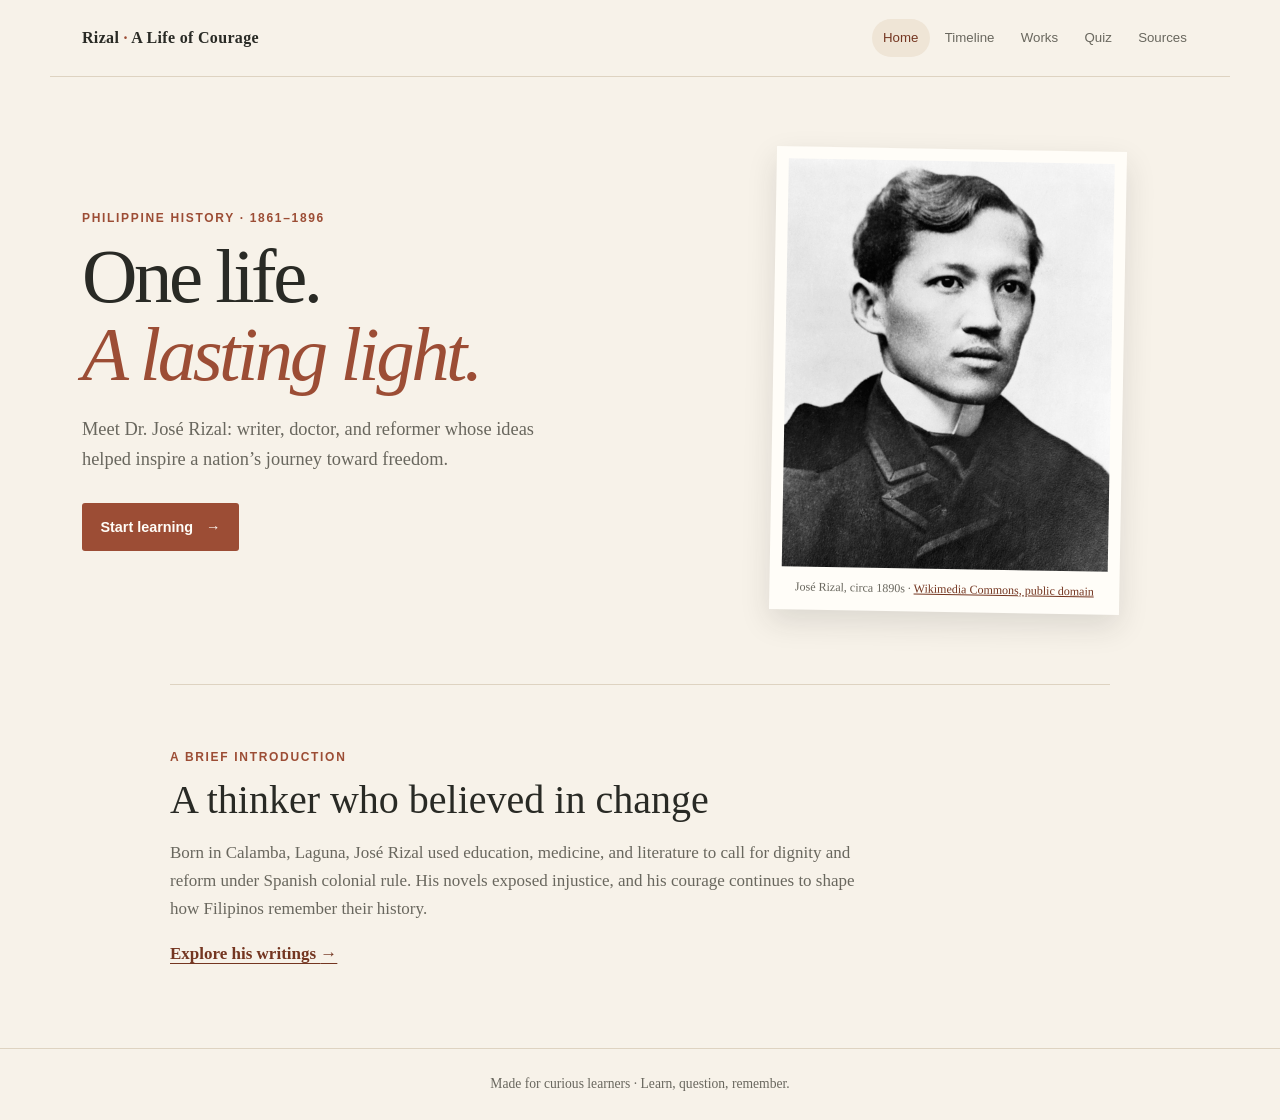
==== pages/index.html @ 9e0dd412 "updated 1.1" ====
<!DOCTYPE html>
<html lang="en">
<head>
  <meta charset="UTF-8">
  <meta name="viewport" content="width=device-width, initial-scale=1">
  <meta name="description" content="An introduction to the life and works of Dr. José Rizal, Philippine national hero.">
  <title>José Rizal | A Life of Courage</title>
  <link rel="stylesheet" href="../css/style.css">
</head>
<body>
  <!-- The same navigation appears on every page. -->
  <header class="site-header">
    <a class="brand" href="index.html">Rizal <span>·</span> A Life of Courage</a>
    <nav class="site-nav" aria-label="Main navigation">
      <a href="index.html" aria-current="page">Home</a>
      <a href="timeline.html">Timeline</a>
      <a href="works.html">Works</a>
      <a href="quiz.html">Quiz</a>
      <a href="sources.html">Sources</a>
    </nav>
  </header>

  <!-- Homepage introduction and featured links. -->
  <main>
    <section class="hero">
      <div class="hero-copy">
        <p class="eyebrow">Philippine history · 1861–1896</p>
        <h1>One life.<br><em>A lasting light.</em></h1>
        <p class="hero-intro">Meet Dr. José Rizal: writer, doctor, and reformer whose ideas helped inspire a nation’s journey toward freedom.</p>
        <a class="button" href="timeline.html">Start learning <span aria-hidden="true">→</span></a>
      </div>
      <figure class="hero-portrait">
        <img src="../images/jose-rizal.jpg" alt="Black-and-white portrait of José Rizal, circa the 1890s">
        <figcaption>José Rizal, circa 1890s · <a href="https://commons.wikimedia.org/wiki/File:Jose_Rizal_full.jpg">Wikimedia Commons, public domain</a></figcaption>
      </figure>
    </section>

    <section class="intro-section content-width">
      <p class="eyebrow">A brief introduction</p>
      <h2>A thinker who believed in change</h2>
      <p>Born in Calamba, Laguna, José Rizal used education, medicine, and literature to call for dignity and reform under Spanish colonial rule. His novels exposed injustice, and his courage continues to shape how Filipinos remember their history.</p>
      <a class="text-link" href="works.html">Explore his writings <span aria-hidden="true">→</span></a>
    </section>
  </main>

  <!-- Keep the footer consistent throughout the site. -->
  <footer class="site-footer">
    <p>Made for curious learners · Learn, question, remember.</p>
  </footer>
</body>
</html>
---- css/style.css ----
/* A shared, responsive visual style for every page. */
:root {
  color-scheme: light;
  --paper: #f7f2e9;
  --paper-deep: #efe5d6;
  --ink: #292a25;
  --muted: #69675e;
  --rust: #9c4d35;
  --rust-dark: #743621;
  --olive: #65704f;
  --line: #ded3c1;
  --white: #fffdf8;
  font-family: Georgia, "Times New Roman", serif;
}

* { box-sizing: border-box; }
[hidden] { display: none !important; }

body {
  margin: 0;
  background: var(--paper);
  color: var(--ink);
  font-size: 17px;
  line-height: 1.65;
}

a { color: inherit; }

.site-header {
  display: flex;
  align-items: center;
  justify-content: space-between;
  gap: 1.5rem;
  max-width: 1180px;
  margin: 0 auto;
  padding: 1.2rem 2rem;
  border-bottom: 1px solid var(--line);
}

.brand {
  color: var(--ink);
  font-size: 1rem;
  font-weight: bold;
  letter-spacing: .02em;
  text-decoration: none;
  white-space: nowrap;
}

.brand span { color: var(--rust); }

.site-nav {
  display: flex;
  flex-wrap: wrap;
  gap: .25rem;
  font-family: Arial, Helvetica, sans-serif;
  font-size: .83rem;
}

.site-nav a {
  padding: .5rem .7rem;
  color: var(--muted);
  text-decoration: none;
  border-radius: 2rem;
}

.site-nav a:hover,
.site-nav a[aria-current="page"] {
  background: var(--paper-deep);
  color: var(--rust-dark);
}

.content-width { width: min(100% - 3rem, 940px); margin-inline: auto; }

.hero {
  display: grid;
  grid-template-columns: 1.05fr .95fr;
  align-items: center;
  gap: 4rem;
  max-width: 1180px;
  min-height: 530px;
  margin: 0 auto;
  padding: 4.5rem 2rem;
}

.hero-copy { max-width: 560px; }
.eyebrow {
  margin: 0 0 .7rem;
  color: var(--rust);
  font: 700 .75rem/1.4 Arial, Helvetica, sans-serif;
  letter-spacing: .14em;
  text-transform: uppercase;
}

h1, h2, h3, p { margin-top: 0; }
h1 {
  margin-bottom: 1.2rem;
  font-size: clamp(2.6rem, 6vw, 5rem);
  font-weight: 500;
  letter-spacing: -.045em;
  line-height: 1.02;
}

h1 em { color: var(--rust); font-weight: 400; }
.hero-intro { max-width: 460px; margin-bottom: 1.8rem; color: var(--muted); font-size: 1.15rem; }

.button {
  display: inline-flex;
  align-items: center;
  gap: .8rem;
  min-height: 48px;
  padding: .75rem 1.15rem;
  border: 0;
  border-radius: 3px;
  background: var(--rust);
  color: var(--white);
  font: 700 .9rem Arial, Helvetica, sans-serif;
  text-decoration: none;
  cursor: pointer;
  transition: background .2s ease, transform .2s ease;
}

.button:hover { background: var(--rust-dark); transform: translateY(-1px); }
.button:focus-visible, a:focus-visible, button:focus-visible { outline: 3px solid var(--olive); outline-offset: 3px; }
.button-secondary { background: var(--olive); }
.button-secondary:hover { background: #4c573a; }

.hero-portrait {
  width: min(100%, 350px);
  justify-self: center;
  margin: 0;
  padding: .75rem .75rem .9rem;
  background: var(--white);
  box-shadow: 0 12px 30px rgba(41, 42, 37, .13);
  transform: rotate(1deg);
}

.hero-portrait img {
  display: block;
  width: 100%;
  aspect-ratio: 4 / 5;
  object-fit: cover;
  object-position: center 24%;
}

.hero-portrait figcaption {
  padding-top: .75rem;
  color: var(--muted);
  font-size: .75rem;
  line-height: 1.4;
  text-align: center;
}

.hero-portrait figcaption a { color: var(--rust-dark); }

.intro-section {
  padding: 4rem 0 5rem;
  border-top: 1px solid var(--line);
}
.intro-section h2 { max-width: 550px; margin-bottom: 1rem; font-size: clamp(1.7rem, 4vw, 2.5rem); font-weight: 500; line-height: 1.15; }
.intro-section > p:not(.eyebrow) { max-width: 700px; color: var(--muted); }
.text-link { color: var(--rust-dark); font-weight: bold; text-decoration-thickness: 1px; text-underline-offset: 4px; }

.page-main { min-height: calc(100vh - 150px); padding-top: 4.5rem; padding-bottom: 5rem; }
.page-heading { max-width: 680px; margin-bottom: 3.2rem; }
.page-heading h1 { font-size: clamp(2.4rem, 5vw, 3.8rem); }
.page-heading > p:last-child { color: var(--muted); font-size: 1.08rem; }

.timeline { position: relative; margin: 0; padding: 0 0 0 2rem; list-style: none; }
.timeline::before { position: absolute; top: .7rem; bottom: .7rem; left: .38rem; width: 1px; background: var(--line); content: ""; }
.timeline-item { position: relative; display: grid; grid-template-columns: 130px 1fr; gap: 1rem; padding: 0 0 2.6rem; }
.timeline-item::before { position: absolute; top: .5rem; left: -2rem; width: 11px; height: 11px; border: 2px solid var(--paper); border-radius: 50%; background: var(--rust); box-shadow: 0 0 0 1px var(--rust); content: ""; }
.timeline-year { color: var(--rust-dark); font: 700 .82rem Arial, Helvetica, sans-serif; letter-spacing: .04em; }
.timeline-item h2 { margin: -.25rem 0 .4rem; font-size: 1.35rem; font-weight: 500; }
.timeline-item p { max-width: 620px; margin: 0; color: var(--muted); }
.timeline-photo { max-width: 250px; margin: 1rem 0 0; padding: .5rem; background: var(--white); box-shadow: 0 5px 16px rgba(41, 42, 37, .1); }
.timeline-photo img { display: block; width: 100%; aspect-ratio: 4 / 3; object-fit: cover; object-position: center 24%; }
.timeline-photo figcaption, .detail-photo figcaption { padding-top: .5rem; color: var(--muted); font-size: .73rem; line-height: 1.45; }
.timeline-photo a, .detail-photo a, .work-image a { color: var(--rust-dark); }

.section-nav {
  display: flex;
  flex-wrap: wrap;
  gap: .55rem;
  margin: -1.2rem 0 2.8rem;
  font: .82rem Arial, Helvetica, sans-serif;
}

.section-nav a {
  padding: .45rem .7rem;
  border: 1px solid var(--line);
  border-radius: 2rem;
  color: var(--rust-dark);
  text-decoration: none;
}

.section-nav a:hover { background: var(--paper-deep); }
.life-details { display: grid; gap: 1rem; margin-top: 1.2rem; }
.detail-card { padding: clamp(1.3rem, 4vw, 2rem); border: 1px solid var(--line); background: rgba(255, 253, 248, .62); scroll-margin-top: 1rem; }
.detail-card h2 { margin-bottom: .85rem; font-size: 1.7rem; font-weight: 500; line-height: 1.2; }
.detail-card > p:not(.eyebrow) { max-width: 760px; color: var(--muted); }
.detail-card > p:last-child { margin-bottom: 0; }
.people-grid { display: grid; grid-template-columns: repeat(2, 1fr); gap: 1rem 1.5rem; }
.people-grid h3 { margin: 0 0 .25rem; color: var(--rust-dark); font-size: 1rem; font-weight: 700; }
.people-grid p { margin: 0; color: var(--muted); font-size: .95rem; }
.family-parents, .uncle-grid { display: grid; grid-template-columns: repeat(2, minmax(0, 1fr)); gap: 1rem; }
.family-origins { margin: 0 0 1.25rem; padding: 1rem; border-left: 3px solid var(--olive); background: rgba(255, 253, 248, .75); }
.family-origins h3 { margin: 0 0 .35rem; color: var(--rust-dark); font-size: 1rem; font-weight: 500; }
.family-origins p { margin: 0; color: var(--muted); font-size: .9rem; }
.family-card { display: flex; align-items: flex-start; gap: 1rem; padding: 1rem; border: 1px solid var(--line); background: var(--white); }
.family-card h3 { margin: 0 0 .4rem; color: var(--rust-dark); font-size: 1.15rem; font-weight: 500; }
.family-card p:not(.family-role):not(.portrait-note) { margin: 0; color: var(--muted); font-size: .9rem; }
.family-role { margin: 0 0 .25rem; color: var(--olive); font: 700 .68rem Arial, Helvetica, sans-serif; letter-spacing: .1em; text-transform: uppercase; }
.family-portrait { flex: 0 0 120px; margin: 0; padding: .4rem; background: var(--paper); }
.family-portrait img { display: block; width: 100%; height: 150px; object-fit: contain; }
.family-portrait figcaption { padding-top: .35rem; color: var(--muted); font-size: .65rem; line-height: 1.35; }
.family-portrait a, .family-card a { color: var(--rust-dark); }
.family-monogram { display: grid; flex: 0 0 74px; height: 74px; place-items: center; border: 1px solid var(--line); border-radius: 50%; background: var(--paper-deep); color: var(--rust-dark); font-size: 1.2rem; }
.family-subheading { margin: 1.8rem 0 .8rem; font-size: 1.15rem; font-weight: 500; }
.sibling-grid { display: grid; grid-template-columns: repeat(2, minmax(0, 1fr)); gap: .65rem; margin: 0; padding: 0; list-style: none; counter-reset: sibling; }
.sibling-grid li { display: grid; align-content: start; gap: .2rem; padding: .85rem 1rem; border-left: 2px solid var(--rust); background: rgba(255, 253, 248, .75); }
.sibling-grid strong { color: var(--rust-dark); font-size: .96rem; }
.sibling-grid span { color: var(--muted); font-size: .84rem; line-height: 1.5; }
.family-card .portrait-note { margin: .55rem 0 0; color: var(--muted); font-size: .72rem; font-style: italic; line-height: 1.4; }
.relationship-intro { max-width: 760px; color: var(--muted); }
.relationship-grid { display: grid; grid-template-columns: repeat(2, minmax(0, 1fr)); gap: 1rem; margin-top: 1.4rem; }
.relationship-card { overflow: hidden; border: 1px solid var(--line); background: var(--white); }
.relationship-art, .relationship-portrait { display: grid; width: 100%; height: 190px; place-items: center; margin: 0; background: linear-gradient(140deg, #e6d5bd, #f3eadc 55%, #c8b497); }
.relationship-art span { display: grid; width: 112px; height: 112px; place-items: center; border: 1px solid rgba(116, 54, 33, .45); border-radius: 50%; color: var(--rust-dark); font-size: 2rem; letter-spacing: .08em; }
.relationship-portrait { padding: .6rem .6rem 0; }
.relationship-portrait img { display: block; width: 100%; height: 145px; object-fit: contain; }
.relationship-portrait figcaption { align-self: end; padding: .4rem 0 .5rem; color: var(--muted); font-size: .68rem; line-height: 1.35; }
.relationship-portrait a { color: var(--rust-dark); }
.relationship-copy { padding: 1rem 1.1rem 1.15rem; }
.relationship-copy h3 { margin: 0 0 .45rem; color: var(--rust-dark); font-size: 1.15rem; font-weight: 500; }
.relationship-copy > p:not(.relationship-period) { margin: 0; color: var(--muted); font-size: .92rem; }
.relationship-copy .relationship-period { margin: 0 0 .35rem; color: var(--olive); font: 700 .68rem Arial, Helvetica, sans-serif; letter-spacing: .1em; text-transform: uppercase; }
.relationship-copy .portrait-note { margin-top: .65rem !important; color: #777064 !important; font-size: .72rem !important; font-style: italic; }
.event-list { display: grid; gap: .85rem; margin: 0; padding-left: 1.2rem; }
.event-list li { padding-left: .2rem; color: var(--muted); }
.event-list strong { color: var(--ink); }
.detail-card .source-note { margin-top: 1.2rem; font-size: .9rem; }
.detail-card .source-note a { color: var(--rust-dark); }
.detail-photo { max-width: 600px; margin: 1.2rem 0; padding: .65rem; background: var(--white); box-shadow: 0 8px 22px rgba(41, 42, 37, .1); }
.detail-photo img { display: block; width: 100%; max-height: 340px; object-fit: cover; }

.work-grid { display: grid; grid-template-columns: repeat(3, 1fr); gap: 1rem; }
.work-card { padding: 1.5rem; border: 1px solid var(--line); background: rgba(255, 253, 248, .62); }
.work-number { color: var(--olive); font: 700 .7rem Arial, Helvetica, sans-serif; letter-spacing: .12em; }
.work-image { margin: 1rem 0; }
.work-image img { display: block; width: 100%; height: 220px; padding: .5rem; background: var(--paper-deep); object-fit: contain; }
.work-image figcaption { min-height: 2.4rem; padding-top: .45rem; color: var(--muted); font-size: .7rem; line-height: 1.4; }
.work-card h2 { min-height: 3.2rem; margin: 1rem 0; color: var(--rust-dark); font-size: 1.45rem; font-weight: 500; line-height: 1.2; }
.work-summary { min-height: 7rem; color: var(--muted); }
.work-card h3 { margin: 1.3rem 0 .35rem; font: 700 .72rem Arial, Helvetica, sans-serif; letter-spacing: .09em; text-transform: uppercase; }
.work-card h3 + p { margin-bottom: 0; color: var(--muted); font-size: .95rem; }

.quiz-panel { max-width: 680px; padding: clamp(1.4rem, 5vw, 2.5rem); border: 1px solid var(--line); background: var(--white); }
.level-grid { display: grid; grid-template-columns: repeat(3, 1fr); gap: .75rem; }
.level-option { display: grid; align-content: start; gap: .4rem; min-height: 120px; padding: 1rem; border: 1px solid var(--line); border-radius: 2px; background: var(--paper); color: var(--ink); font: inherit; text-align: left; cursor: pointer; }
.level-option:hover { border-color: var(--rust); background: #f4eadd; }
.level-option strong { color: var(--rust-dark); font-size: 1.1rem; }
.level-option span { color: var(--muted); font-size: .9rem; line-height: 1.45; }
.quiz-progress { margin-bottom: 1.2rem; color: var(--olive); font: 700 .78rem Arial, Helvetica, sans-serif; letter-spacing: .08em; text-transform: uppercase; }
.quiz-panel h2 { margin-bottom: 1.4rem; font-size: 1.55rem; font-weight: 500; line-height: 1.35; }
.answer-list { display: grid; gap: .7rem; }
.answer-option { width: 100%; padding: .85rem 1rem; border: 1px solid var(--line); border-radius: 2px; background: var(--paper); color: var(--ink); font: inherit; text-align: left; cursor: pointer; }
.answer-option:hover:not(:disabled) { border-color: var(--rust); background: #f4eadd; }
.answer-option:disabled { cursor: default; opacity: 1; }
.answer-option.is-correct { border-color: #687b4a; background: #edf0e5; }
.answer-option.is-wrong { border-color: #a64e3c; background: #f6e8e2; }
.feedback { min-height: 1.8rem; margin: .8rem 0; font-weight: bold; }
.feedback.correct { color: #53663a; }
.feedback.incorrect { color: var(--rust-dark); }
.results h2 { font-size: 2rem; }
.results p:not(.eyebrow) { color: var(--muted); }
.button-tertiary { margin-left: .5rem; background: var(--paper-deep); color: var(--rust-dark); }
.button-tertiary:hover { background: #e6dac8; }

.sources-panel { max-width: 760px; padding: 1.7rem; border: 1px solid var(--line); background: rgba(255, 253, 248, .62); }
.sources-panel h2 { font-size: 1.4rem; font-weight: 500; }
.source-list { display: grid; gap: 1.2rem; margin: 0; padding: 0; list-style: none; }
.source-list li { display: grid; gap: .2rem; padding-bottom: 1rem; border-bottom: 1px solid var(--line); }
.source-list li:last-child { padding-bottom: 0; border-bottom: 0; }
.source-list li strong { color: var(--rust-dark); }
.source-list li span { color: var(--muted); }
.source-placeholder { font-size: .87rem; }
.source-note { margin: 1.5rem 0 0; color: var(--muted); font-size: .9rem; font-style: italic; }

.site-footer { padding: 1.5rem; border-top: 1px solid var(--line); color: var(--muted); font-size: .85rem; text-align: center; }
.site-footer p { margin: 0; }

@media (max-width: 760px) {
  .site-header { align-items: flex-start; flex-direction: column; gap: .7rem; padding: 1rem 1.25rem; }
  .site-nav { width: 100%; gap: 0; }
  .site-nav a { padding: .45rem .6rem; }
  .content-width { width: min(100% - 2.5rem, 600px); }
  .hero { grid-template-columns: 1fr; gap: 2.5rem; min-height: auto; padding: 3.5rem 1.25rem; }
  .hero-portrait { width: min(100%, 320px); }
  .intro-section { padding: 3rem 0 3.5rem; }
  .page-main { padding-top: 3rem; }
  .people-grid { grid-template-columns: 1fr; }
  .family-parents, .uncle-grid, .sibling-grid { grid-template-columns: 1fr; }
  .family-card { flex-direction: column; }
  .family-portrait { width: min(100%, 180px); }
  .relationship-grid { grid-template-columns: 1fr; }
  .level-grid { grid-template-columns: 1fr; }
  .work-grid { grid-template-columns: 1fr; }
  .work-image img { height: 280px; }
  .work-card h2, .work-summary { min-height: 0; }
}

@media (max-width: 480px) {
  body { font-size: 16px; }
  .timeline { padding-left: 1.5rem; }
  .timeline-item { grid-template-columns: 1fr; gap: .35rem; padding-bottom: 2rem; }
  .timeline-item::before { left: -1.5rem; }
  .timeline::before { left: .38rem; }
  .page-heading { margin-bottom: 2.3rem; }
  .button-tertiary { margin: .75rem 0 0; }
}
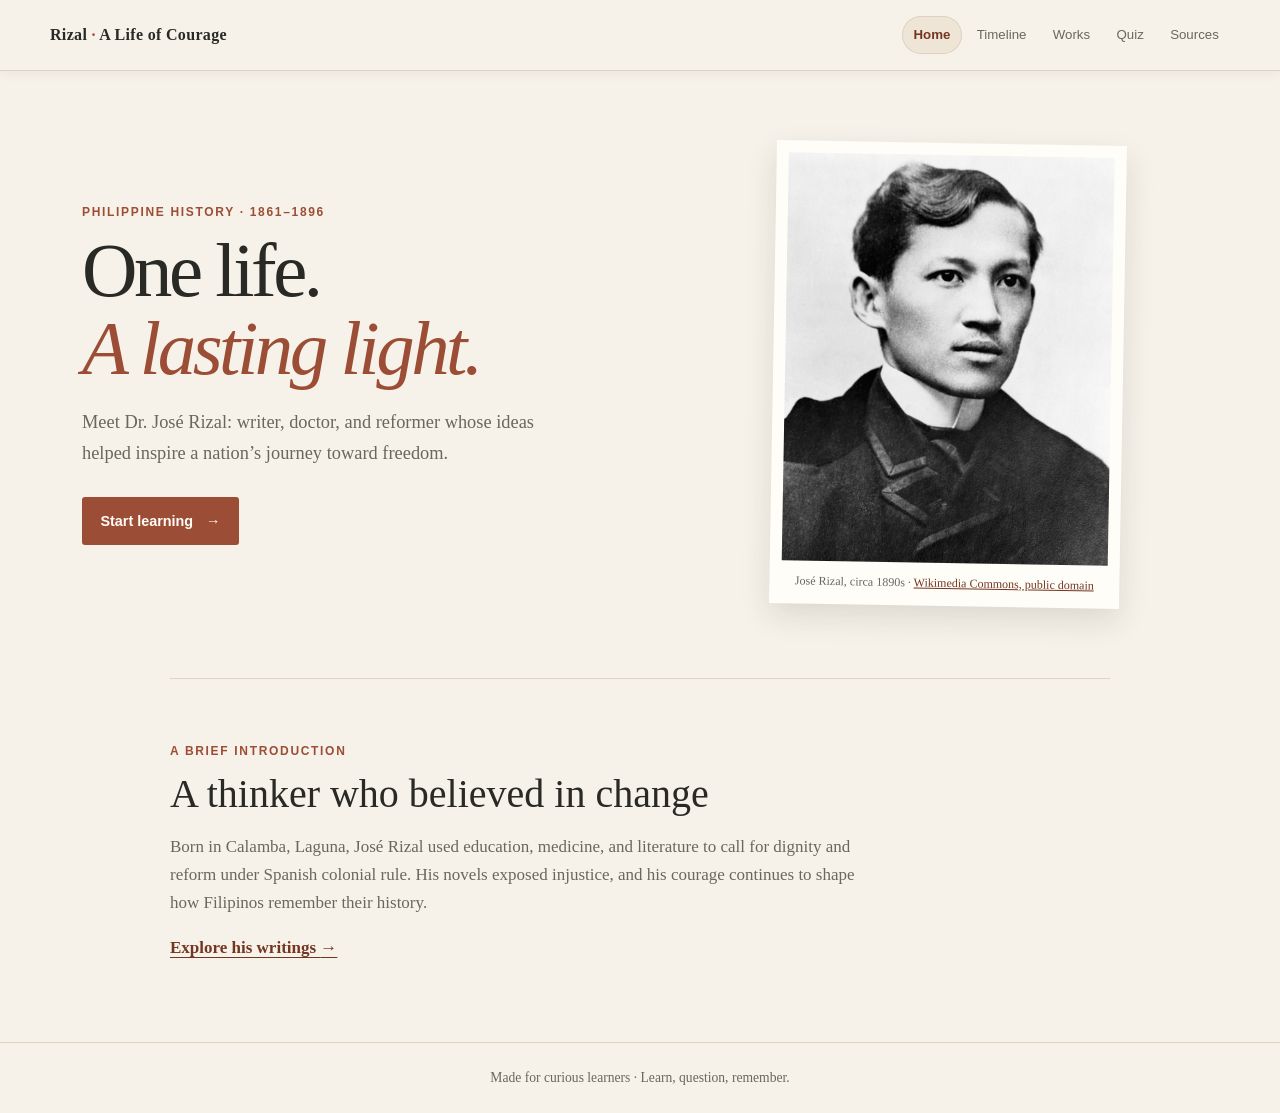
==== commit 67899a98: "update" ====
--- a/pages/index.html
+++ b/pages/index.html
@@ -6,6 +6,7 @@
   <meta name="description" content="An introduction to the life and works of Dr. José Rizal, Philippine national hero.">
   <title>José Rizal | A Life of Courage</title>
   <link rel="stylesheet" href="../css/style.css">
+  <script src="../js/main.js" defer></script>
 </head>
 <body>
   <!-- The same navigation appears on every page. -->
--- a/css/style.css
+++ b/css/style.css
@@ -27,14 +27,20 @@
 a { color: inherit; }
 
 .site-header {
+  position: sticky;
+  top: 0;
+  z-index: 20;
   display: flex;
   align-items: center;
   justify-content: space-between;
   gap: 1.5rem;
-  max-width: 1180px;
-  margin: 0 auto;
-  padding: 1.2rem 2rem;
+  width: 100%;
+  max-width: none;
+  margin: 0;
+  padding: 1rem max(1.25rem, calc((100% - 1180px) / 2));
   border-bottom: 1px solid var(--line);
+  background: var(--paper);
+  box-shadow: 0 2px 12px rgba(41, 42, 37, .06);
 }
 
 .brand {
@@ -61,12 +67,32 @@
   color: var(--muted);
   text-decoration: none;
   border-radius: 2rem;
+  white-space: nowrap;
+  transition: background-color .18s ease, color .18s ease;
 }
 
 .site-nav a:hover,
 .site-nav a[aria-current="page"] {
   background: var(--paper-deep);
   color: var(--rust-dark);
+}
+
+.site-nav a[aria-current="page"] {
+  box-shadow: inset 0 0 0 1px var(--line);
+  font-weight: 700;
+}
+
+.site-nav a:focus-visible {
+  background: var(--paper-deep);
+  color: var(--rust-dark);
+  outline: 3px solid var(--rust);
+  outline-offset: 2px;
+}
+
+.brand:focus-visible {
+  border-radius: 2px;
+  outline: 3px solid var(--rust);
+  outline-offset: 4px;
 }
 
 .content-width { width: min(100% - 3rem, 940px); margin-inline: auto; }
@@ -185,23 +211,67 @@
   font: .82rem Arial, Helvetica, sans-serif;
 }
 
+/* JavaScript adds .js so the navigation can stay visible while scrolling. */
+.js .section-nav {
+  position: sticky;
+  top: var(--header-height, 4.5rem);
+  z-index: 12;
+  padding: .65rem 0;
+  border-bottom: 1px solid transparent;
+  background: var(--paper);
+  transition: border-color .2s ease, box-shadow .2s ease;
+}
+
+.js .section-nav.is-stuck {
+  border-bottom-color: var(--line);
+  box-shadow: 0 12px 18px -18px rgba(41, 42, 37, .45);
+}
+
 .section-nav a {
   padding: .45rem .7rem;
   border: 1px solid var(--line);
   border-radius: 2rem;
   color: var(--rust-dark);
   text-decoration: none;
-}
-
-.section-nav a:hover { background: var(--paper-deep); }
+  transition: background-color .18s ease, color .18s ease, border-color .18s ease;
+}
+
+.section-nav a:hover,
+.section-nav a:focus-visible {
+  background: var(--paper-deep);
+}
+
+.section-nav a:focus-visible {
+  outline: 2px solid var(--rust);
+  outline-offset: 2px;
+}
+
+.section-nav a.is-active,
+.section-nav a[aria-current="location"] {
+  border-color: var(--rust);
+  background: var(--rust);
+  color: var(--white);
+}
+
+.section-nav a.is-active:hover,
+.section-nav a[aria-current="location"]:hover {
+  border-color: var(--rust-dark);
+  background: var(--rust-dark);
+}
 .life-details { display: grid; gap: 1rem; margin-top: 1.2rem; }
-.detail-card { padding: clamp(1.3rem, 4vw, 2rem); border: 1px solid var(--line); background: rgba(255, 253, 248, .62); scroll-margin-top: 1rem; }
+.detail-card { padding: clamp(1.3rem, 4vw, 2rem); border: 1px solid var(--line); background: rgba(255, 253, 248, .62); scroll-margin-top: 7rem; }
+.detail-card:focus { outline: none; }
 .detail-card h2 { margin-bottom: .85rem; font-size: 1.7rem; font-weight: 500; line-height: 1.2; }
 .detail-card > p:not(.eyebrow) { max-width: 760px; color: var(--muted); }
 .detail-card > p:last-child { margin-bottom: 0; }
-.people-grid { display: grid; grid-template-columns: repeat(2, 1fr); gap: 1rem 1.5rem; }
-.people-grid h3 { margin: 0 0 .25rem; color: var(--rust-dark); font-size: 1rem; font-weight: 700; }
-.people-grid p { margin: 0; color: var(--muted); font-size: .95rem; }
+.people-grid { display: grid; grid-template-columns: repeat(2, minmax(0, 1fr)); gap: 1rem; align-items: stretch; }
+.people-grid .family-card { min-width: 0; }
+.people-grid .family-card:last-child { grid-column: 1 / -1; }
+.people-grid .family-card > div:last-child { min-width: 0; }
+.people-grid .family-portrait { flex: 0 0 108px; }
+.people-grid .family-portrait img { height: 136px; object-fit: cover; object-position: center 22%; }
+.people-grid .family-portrait figcaption { font-size: .62rem; }
+.people-grid .family-monogram { flex-basis: 86px; height: 86px; font-size: 1.3rem; }
 .family-parents, .uncle-grid { display: grid; grid-template-columns: repeat(2, minmax(0, 1fr)); gap: 1rem; }
 .family-origins { margin: 0 0 1.25rem; padding: 1rem; border-left: 3px solid var(--olive); background: rgba(255, 253, 248, .75); }
 .family-origins h3 { margin: 0 0 .35rem; color: var(--rust-dark); font-size: 1rem; font-weight: 500; }
@@ -261,16 +331,21 @@
 .level-option strong { color: var(--rust-dark); font-size: 1.1rem; }
 .level-option span { color: var(--muted); font-size: .9rem; line-height: 1.45; }
 .quiz-progress { margin-bottom: 1.2rem; color: var(--olive); font: 700 .78rem Arial, Helvetica, sans-serif; letter-spacing: .08em; text-transform: uppercase; }
+.quiz-progress-block { margin-bottom: 1.2rem; }
+.quiz-progress-block .quiz-progress { margin-bottom: .55rem; }
+.quiz-progress-bar { height: 6px; overflow: hidden; border-radius: 999px; background: var(--paper-deep); box-shadow: inset 0 0 0 1px var(--line); }
+.quiz-progress-fill { display: block; width: 0; height: 100%; border-radius: inherit; background: linear-gradient(90deg, var(--olive), var(--rust)); transition: width .35s ease; }
 .quiz-panel h2 { margin-bottom: 1.4rem; font-size: 1.55rem; font-weight: 500; line-height: 1.35; }
+.quiz-panel h2:focus { outline: none; }
 .answer-list { display: grid; gap: .7rem; }
-.answer-option { width: 100%; padding: .85rem 1rem; border: 1px solid var(--line); border-radius: 2px; background: var(--paper); color: var(--ink); font: inherit; text-align: left; cursor: pointer; }
+.answer-option { width: 100%; padding: .85rem 1rem; border: 1px solid var(--line); border-radius: 2px; background: var(--paper); color: var(--ink); font: inherit; text-align: left; cursor: pointer; transition: border-color .18s ease, background-color .18s ease, transform .18s ease; }
 .answer-option:hover:not(:disabled) { border-color: var(--rust); background: #f4eadd; }
 .answer-option:disabled { cursor: default; opacity: 1; }
-.answer-option.is-correct { border-color: #687b4a; background: #edf0e5; }
-.answer-option.is-wrong { border-color: #a64e3c; background: #f6e8e2; }
+.answer-option.is-correct { border-color: #687b4a; background: #edf0e5; animation: answer-pop .45s ease; }
+.answer-option.is-wrong { border-color: #a64e3c; background: #f6e8e2; animation: answer-shake .4s ease; }
 .feedback { min-height: 1.8rem; margin: .8rem 0; font-weight: bold; }
-.feedback.correct { color: #53663a; }
-.feedback.incorrect { color: var(--rust-dark); }
+.feedback.correct { color: #53663a; animation: feedback-pop .4s ease; }
+.feedback.incorrect { color: var(--rust-dark); animation: feedback-pop .4s ease; }
 .results h2 { font-size: 2rem; }
 .results p:not(.eyebrow) { color: var(--muted); }
 .button-tertiary { margin-left: .5rem; background: var(--paper-deep); color: var(--rust-dark); }
@@ -289,10 +364,225 @@
 .site-footer { padding: 1.5rem; border-top: 1px solid var(--line); color: var(--muted); font-size: .85rem; text-align: center; }
 .site-footer p { margin: 0; }
 
+/* ---------- Global interactions ---------- */
+
+/* Fade content in as it enters the viewport. main.js adds .reveal. */
+.reveal {
+  opacity: 0;
+  transition: opacity .55s ease;
+}
+.reveal.is-revealed { opacity: 1; }
+
+/* Images that open in the lightbox. */
+.zoomable {
+  cursor: zoom-in;
+  transition: filter .2s ease;
+}
+.zoomable:hover { filter: brightness(1.03); }
+.zoomable:focus-visible {
+  outline: 3px solid var(--rust);
+  outline-offset: 3px;
+}
+
+/* A gentle lift for the main content cards. */
+.detail-card,
+.relationship-card,
+.family-card,
+.work-card {
+  transition: opacity .55s ease, transform .24s ease, box-shadow .24s ease, border-color .24s ease;
+}
+.relationship-portrait img { transition: transform .35s ease, filter .2s ease; }
+
+@media (hover: hover) and (pointer: fine) {
+  .detail-card:hover {
+    transform: translateY(-3px);
+    border-color: #cbb89e;
+    box-shadow: 0 12px 26px rgba(41, 42, 37, .09);
+  }
+  .relationship-card:hover {
+    transform: translateY(-4px);
+    border-color: #cbb89e;
+    box-shadow: 0 12px 26px rgba(41, 42, 37, .11);
+  }
+  .relationship-card:hover .relationship-portrait img {
+    transform: scale(1.035);
+  }
+  .family-card:hover {
+    transform: translateY(-2px);
+    border-color: #cbb89e;
+    box-shadow: 0 8px 20px rgba(41, 42, 37, .08);
+  }
+  .work-card:hover {
+    transform: translateY(-3px);
+    border-color: #cbb89e;
+    box-shadow: 0 12px 26px rgba(41, 42, 37, .09);
+  }
+  .back-to-top:hover {
+    background: var(--paper-deep);
+    transform: translateY(-2px);
+  }
+}
+
+/* Back to top. main.js creates the button. */
+.back-to-top {
+  position: fixed;
+  right: clamp(1rem, 4vw, 2rem);
+  bottom: clamp(1rem, 4vw, 2rem);
+  z-index: 40;
+  display: grid;
+  width: 46px;
+  height: 46px;
+  padding: 0;
+  place-items: center;
+  border: 1px solid var(--line);
+  border-radius: 50%;
+  background: var(--white);
+  box-shadow: 0 8px 22px rgba(41, 42, 37, .15);
+  color: var(--rust-dark);
+  font: 700 1.15rem/1 Arial, Helvetica, sans-serif;
+  cursor: pointer;
+  visibility: hidden;
+  opacity: 0;
+  transform: translateY(8px);
+  transition: opacity .25s ease, transform .25s ease, visibility 0s linear .25s;
+}
+.back-to-top.is-visible {
+  visibility: visible;
+  opacity: 1;
+  transform: none;
+  transition: opacity .25s ease, transform .25s ease, visibility 0s linear 0s;
+}
+.back-to-top:focus-visible {
+  outline: 3px solid var(--rust);
+  outline-offset: 3px;
+}
+
+/* Lightweight lightbox built on the native <dialog> element. */
+body.lightbox-open { overflow: hidden; }
+.lightbox {
+  width: min(94vw, 980px);
+  max-width: 980px;
+  max-height: 92vh;
+  padding: 0;
+  border: 0;
+  background: transparent;
+  color: var(--ink);
+}
+.lightbox::backdrop {
+  background: rgba(24, 23, 19, .82);
+  backdrop-filter: blur(2px);
+}
+.lightbox-inner {
+  position: relative;
+  padding: .85rem;
+  background: var(--paper);
+  box-shadow: 0 30px 70px rgba(0, 0, 0, .35);
+}
+.lightbox[open] .lightbox-inner { animation: lightbox-in .22s ease; }
+.lightbox-image {
+  display: block;
+  max-width: 100%;
+  max-height: 72vh;
+  margin: 0 auto;
+  object-fit: contain;
+  background: var(--paper-deep);
+}
+.lightbox-caption {
+  margin: .75rem .2rem 0;
+  color: var(--muted);
+  font-size: .8rem;
+  line-height: 1.5;
+  text-align: center;
+}
+.lightbox-close {
+  position: absolute;
+  top: .55rem;
+  right: .55rem;
+  display: grid;
+  width: 40px;
+  height: 40px;
+  padding: 0;
+  place-items: center;
+  border: 1px solid var(--line);
+  border-radius: 50%;
+  background: var(--white);
+  box-shadow: 0 3px 10px rgba(41, 42, 37, .18);
+  color: var(--rust-dark);
+  font: 400 1.5rem/1 Arial, Helvetica, sans-serif;
+  cursor: pointer;
+}
+.lightbox-close:hover { background: var(--paper-deep); }
+.lightbox-close:focus-visible {
+  outline: 3px solid var(--rust);
+  outline-offset: 2px;
+}
+
+@keyframes answer-pop {
+  0% { transform: scale(1); }
+  40% { transform: scale(1.035); }
+  70% { transform: scale(.995); }
+  100% { transform: scale(1); }
+}
+
+@keyframes answer-shake {
+  0%, 100% { transform: translateX(0); }
+  20% { transform: translateX(-6px); }
+  40% { transform: translateX(6px); }
+  60% { transform: translateX(-4px); }
+  80% { transform: translateX(3px); }
+}
+
+@keyframes feedback-pop {
+  0% { opacity: 0; transform: translateY(4px); }
+  100% { opacity: 1; transform: translateY(0); }
+}
+
+@keyframes lightbox-in {
+  0% { opacity: 0; transform: scale(.96); }
+  100% { opacity: 1; transform: scale(1); }
+}
+
+@media (prefers-reduced-motion: no-preference) {
+  html { scroll-behavior: smooth; }
+}
+
+@media (prefers-reduced-motion: reduce) {
+  html { scroll-behavior: auto; }
+  .reveal { opacity: 1; transition: none; }
+  .answer-option.is-correct,
+  .answer-option.is-wrong,
+  .feedback.correct,
+  .feedback.incorrect,
+  .lightbox[open] .lightbox-inner { animation: none; }
+  .quiz-progress-fill,
+  .back-to-top,
+  .detail-card,
+  .relationship-card,
+  .family-card,
+  .work-card,
+  .relationship-portrait img { transition: none; }
+  .detail-card:hover,
+  .relationship-card:hover,
+  .family-card:hover,
+  .work-card:hover,
+  .back-to-top:hover,
+  .relationship-card:hover .relationship-portrait img { transform: none; }
+}
+
 @media (max-width: 760px) {
   .site-header { align-items: flex-start; flex-direction: column; gap: .7rem; padding: 1rem 1.25rem; }
-  .site-nav { width: 100%; gap: 0; }
+  .site-nav { width: 100%; gap: 0; flex-wrap: nowrap; overflow-x: auto; }
   .site-nav a { padding: .45rem .6rem; }
+  .section-nav {
+    flex-wrap: nowrap;
+    overflow-x: auto;
+    padding-bottom: .7rem;
+    margin-bottom: 2rem;
+    scrollbar-width: thin;
+  }
+  .section-nav a { flex: 0 0 auto; }
+  .section-nav::-webkit-scrollbar { height: 4px; }
+  .section-nav::-webkit-scrollbar-thumb { border-radius: 999px; background: var(--line); }
   .content-width { width: min(100% - 2.5rem, 600px); }
   .hero { grid-template-columns: 1fr; gap: 2.5rem; min-height: auto; padding: 3.5rem 1.25rem; }
   .hero-portrait { width: min(100%, 320px); }
@@ -302,6 +592,7 @@
   .family-parents, .uncle-grid, .sibling-grid { grid-template-columns: 1fr; }
   .family-card { flex-direction: column; }
   .family-portrait { width: min(100%, 180px); }
+  .people-grid .family-portrait img { height: 200px; object-fit: contain; }
   .relationship-grid { grid-template-columns: 1fr; }
   .level-grid { grid-template-columns: 1fr; }
   .work-grid { grid-template-columns: 1fr; }
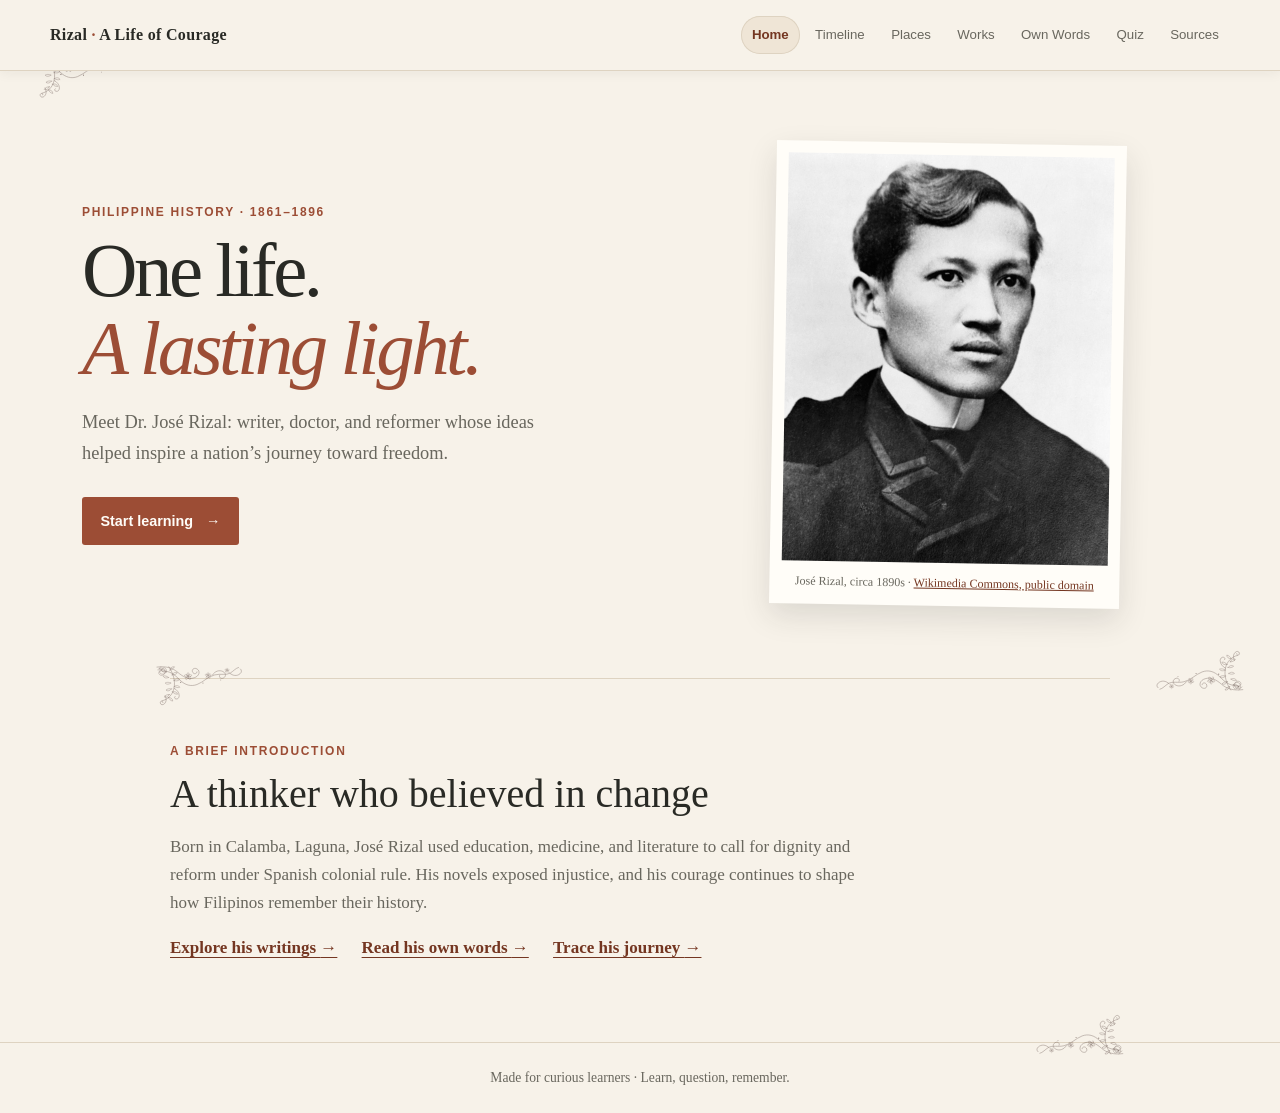
==== commit fc413f15: "places added map, own words quotes" ====
--- a/pages/index.html
+++ b/pages/index.html
@@ -15,7 +15,9 @@
     <nav class="site-nav" aria-label="Main navigation">
       <a href="index.html" aria-current="page">Home</a>
       <a href="timeline.html">Timeline</a>
+      <a href="places.html">Places</a>
       <a href="works.html">Works</a>
+      <a href="quotes.html">Own Words</a>
       <a href="quiz.html">Quiz</a>
       <a href="sources.html">Sources</a>
     </nav>
@@ -41,6 +43,8 @@
       <h2>A thinker who believed in change</h2>
       <p>Born in Calamba, Laguna, José Rizal used education, medicine, and literature to call for dignity and reform under Spanish colonial rule. His novels exposed injustice, and his courage continues to shape how Filipinos remember their history.</p>
       <a class="text-link" href="works.html">Explore his writings <span aria-hidden="true">→</span></a>
+      <a class="text-link" href="quotes.html">Read his own words <span aria-hidden="true">→</span></a>
+      <a class="text-link" href="places.html">Trace his journey <span aria-hidden="true">→</span></a>
     </section>
   </main>
 
--- a/css/style.css
+++ b/css/style.css
@@ -185,11 +185,58 @@
 .intro-section h2 { max-width: 550px; margin-bottom: 1rem; font-size: clamp(1.7rem, 4vw, 2.5rem); font-weight: 500; line-height: 1.15; }
 .intro-section > p:not(.eyebrow) { max-width: 700px; color: var(--muted); }
 .text-link { color: var(--rust-dark); font-weight: bold; text-decoration-thickness: 1px; text-underline-offset: 4px; }
+.text-link + .text-link { margin-left: 1.25rem; }
 
 .page-main { min-height: calc(100vh - 150px); padding-top: 4.5rem; padding-bottom: 5rem; }
 .page-heading { max-width: 680px; margin-bottom: 3.2rem; }
 .page-heading h1 { font-size: clamp(2.4rem, 5vw, 3.8rem); }
 .page-heading > p:last-child { color: var(--muted); font-size: 1.08rem; }
+
+/* Spanish-Filipino Baroque corner flourishes on the main page sections. */
+.hero,
+.intro-section,
+.page-heading,
+.works-index { position: relative; }
+.hero::before, .hero::after,
+.intro-section::before, .intro-section::after,
+.page-heading::before, .page-heading::after,
+.works-index::before, .works-index::after {
+  position: absolute;
+  width: clamp(56px, 7vw, 92px);
+  height: clamp(56px, 7vw, 92px);
+  background: url("../images/baroque-corner-ornament.svg") no-repeat center / contain;
+  content: "";
+  opacity: .55;
+  pointer-events: none;
+}
+.hero::before,
+.intro-section::before,
+.page-heading::before,
+.works-index::before { top: -1rem; left: -1rem; }
+.hero::after,
+.intro-section::after,
+.page-heading::after,
+.works-index::after { right: -1rem; bottom: -1rem; transform: rotate(180deg); }
+
+/* Clear project warning shown on the Works, Own Words, Places, and Sources pages. */
+.page-heading + .site-disclaimer { margin-top: -1.4rem; }
+.site-disclaimer {
+  max-width: 760px;
+  margin-bottom: 2.4rem;
+  padding: 1rem 1.25rem;
+  border: 1px solid #d9b7a2;
+  border-left: 4px solid var(--rust);
+  border-radius: 4px;
+  background: #fcf3e9;
+}
+.site-disclaimer h2 {
+  margin: 0 0 .3rem;
+  color: var(--rust-dark);
+  font: 700 .75rem/1.4 Arial, Helvetica, sans-serif;
+  letter-spacing: .12em;
+  text-transform: uppercase;
+}
+.site-disclaimer p { margin: 0; color: var(--ink); font-size: .95rem; }
 
 .timeline { position: relative; margin: 0; padding: 0 0 0 2rem; list-style: none; }
 .timeline::before { position: absolute; top: .7rem; bottom: .7rem; left: .38rem; width: 1px; background: var(--line); content: ""; }
@@ -324,6 +371,404 @@
 .work-card h3 { margin: 1.3rem 0 .35rem; font: 700 .72rem Arial, Helvetica, sans-serif; letter-spacing: .09em; text-transform: uppercase; }
 .work-card h3 + p { margin-bottom: 0; color: var(--muted); font-size: .95rem; }
 
+/* Complete bibliography below the featured works. */
+.works-index { margin-top: 4.5rem; padding-top: 3rem; border-top: 1px solid var(--line); }
+.index-intro { max-width: 680px; margin-bottom: 2.4rem; }
+.index-intro h2 { margin-bottom: .8rem; font-size: clamp(1.8rem, 4vw, 2.6rem); font-weight: 500; line-height: 1.15; }
+.index-intro > p:last-child { color: var(--muted); }
+.index-grid { display: flex; flex-wrap: wrap; align-items: flex-start; gap: 1rem; }
+.works-category {
+  flex: 1 1 calc(50% - .5rem);
+  min-width: 0;
+  padding: 1.35rem 1.5rem;
+  border: 1px solid var(--line);
+  background: rgba(255, 253, 248, .62);
+  transition: flex-basis .4s cubic-bezier(.2, .8, .2, 1), opacity .3s ease, box-shadow .3s ease;
+}
+/* A chosen category takes the full width instead of leaving half the grid empty. */
+.index-grid.is-filtered .works-category {
+  flex-basis: 100%;
+  background: rgba(255, 253, 248, .92);
+  box-shadow: 0 12px 32px rgba(41, 42, 37, .06);
+}
+.index-grid.is-filtered .works-list {
+  display: grid;
+  grid-template-columns: repeat(2, minmax(0, 1fr));
+  column-gap: 1.6rem;
+}
+.index-grid.is-filtered .works-list li { animation: work-row-in .3s ease both; }
+.index-grid.is-filtered .works-list li:first-child { border-top: 1px solid var(--line); }
+@keyframes work-row-in {
+  from { opacity: 0; transform: translateY(4px); }
+  to { opacity: 1; transform: none; }
+}
+.works-category h3 {
+  display: flex;
+  flex-wrap: wrap;
+  align-items: baseline;
+  justify-content: space-between;
+  gap: .3rem .8rem;
+  margin: 0 0 .35rem;
+  color: var(--rust-dark);
+  font-size: 1.25rem;
+  font-weight: 500;
+  line-height: 1.25;
+}
+.works-category h3 span { color: var(--olive); font: 700 .68rem Arial, Helvetica, sans-serif; letter-spacing: .1em; text-transform: uppercase; }
+.category-note { margin-bottom: 1rem; color: var(--muted); font-size: .9rem; }
+.works-list { margin: 0; padding: 0; list-style: none; }
+.works-list li {
+  display: grid;
+  grid-template-columns: 2.75rem 4.4rem minmax(0, 1fr);
+  gap: .3rem .75rem;
+  align-items: start;
+  padding: .8rem 0;
+  border-top: 1px solid var(--line);
+}
+.works-list li:first-child { border-top: 0; }
+.work-meta { padding-top: .2rem; color: var(--olive); font: 700 .72rem Arial, Helvetica, sans-serif; letter-spacing: .04em; }
+.works-list strong { font-weight: bold; }
+.works-list p { margin: .25rem 0 0; color: var(--muted); font-size: .88rem; line-height: 1.5; }
+.work-thumb {
+  display: grid;
+  width: 44px;
+  height: 44px;
+  place-items: center;
+  overflow: hidden;
+  border: 1px solid var(--line);
+  border-radius: 8px;
+  background: var(--paper-deep);
+}
+.work-thumb img { display: block; width: 100%; height: 100%; object-fit: cover; object-position: center 22%; }
+.work-thumb-icon { color: var(--accent, var(--rust)); background: linear-gradient(145deg, var(--white), var(--paper-deep)); }
+.work-thumb svg { width: 62%; height: 62%; }
+.works-disputed { color: var(--rust-dark); font-size: .8rem; font-style: italic; }
+.works-index .source-note { margin-top: 1.2rem; }
+.index-hint { margin: 1rem 0 0; color: var(--rust-dark); font-size: .9rem; font-style: italic; }
+
+/* Search and category filters for the works index. */
+.visually-hidden {
+  position: absolute;
+  width: 1px;
+  height: 1px;
+  padding: 0;
+  margin: -1px;
+  overflow: hidden;
+  clip: rect(0, 0, 0, 0);
+  white-space: nowrap;
+  border: 0;
+}
+.field-label {
+  display: block;
+  margin: 0 0 .45rem;
+  color: var(--rust-dark);
+  font: 700 .7rem/1.3 Arial, Helvetica, sans-serif;
+  letter-spacing: .12em;
+  text-transform: uppercase;
+}
+.works-toolbar {
+  margin-bottom: 1.5rem;
+  padding: 1.25rem 1.35rem;
+  border: 1px solid var(--line);
+  border-radius: 10px;
+  background: linear-gradient(145deg, var(--white), rgba(239, 229, 214, .45));
+  box-shadow: inset 0 1px 0 rgba(255, 255, 255, .85), 0 8px 24px rgba(41, 42, 37, .05);
+}
+.works-search { position: relative; }
+.works-search input {
+  width: 100%;
+  height: 48px;
+  padding: 0 4.6rem 0 3.15rem;
+  border: 1px solid var(--line);
+  border-radius: 999px;
+  background: var(--white);
+  color: var(--ink);
+  font: inherit;
+  font-size: .98rem;
+  box-shadow: inset 0 1px 3px rgba(41, 42, 37, .05);
+  transition: border-color .18s ease, box-shadow .18s ease;
+}
+.works-search input::placeholder { color: #8a867c; }
+.works-search input:hover { border-color: #cbb89e; }
+.works-search input:focus {
+  border-color: var(--rust);
+  outline: 2px solid var(--rust);
+  outline-offset: 2px;
+  box-shadow: 0 0 0 4px rgba(156, 77, 53, .12);
+}
+.search-icon {
+  position: absolute;
+  top: 50%;
+  left: .55rem;
+  width: 32px;
+  height: 32px;
+  padding: 7px;
+  border-radius: 50%;
+  background: var(--paper-deep);
+  color: var(--rust);
+  transform: translateY(-50%);
+  pointer-events: none;
+}
+.search-hint {
+  position: absolute;
+  top: 50%;
+  right: .85rem;
+  min-width: 22px;
+  padding: .1rem .35rem;
+  border: 1px solid var(--line);
+  border-radius: 4px;
+  background: var(--paper);
+  color: var(--muted);
+  font: 700 .75rem/1.4 Arial, Helvetica, sans-serif;
+  text-align: center;
+  transform: translateY(-50%);
+  pointer-events: none;
+}
+.search-clear {
+  position: absolute;
+  top: 50%;
+  right: .55rem;
+  display: grid;
+  width: 32px;
+  height: 32px;
+  padding: 0;
+  place-items: center;
+  border: 1px solid var(--line);
+  border-radius: 50%;
+  background: var(--white);
+  color: var(--rust-dark);
+  font: 400 1.25rem/1 Arial, Helvetica, sans-serif;
+  cursor: pointer;
+  transform: translateY(-50%);
+  transition: background-color .18s ease, color .18s ease, transform .18s ease;
+}
+.search-clear:hover { background: var(--rust); color: var(--white); transform: translateY(-50%) rotate(90deg); }
+.search-clear:focus-visible { outline: 2px solid var(--rust); outline-offset: 2px; }
+.filter-label { margin: 1rem 0 .55rem; }
+.category-filters { display: flex; flex-wrap: wrap; gap: .45rem; }
+.category-filter {
+  display: inline-flex;
+  align-items: center;
+  gap: .45rem;
+  padding: .42rem .85rem;
+  border: 1px solid var(--line);
+  border-radius: 999px;
+  background: var(--white);
+  color: var(--ink);
+  font: 700 .78rem Arial, Helvetica, sans-serif;
+  box-shadow: 0 1px 2px rgba(41, 42, 37, .04);
+  cursor: pointer;
+  transition: background-color .18s ease, border-color .18s ease, color .18s ease, transform .18s ease, box-shadow .18s ease;
+}
+.filter-dot {
+  width: 8px;
+  height: 8px;
+  border-radius: 50%;
+  background: var(--rust);
+  box-shadow: 0 0 0 2px rgba(156, 77, 53, .12);
+}
+.category-filter[data-category="Novels & unfinished fiction"] .filter-dot { background: #743621; box-shadow: 0 0 0 2px rgba(116, 54, 33, .14); }
+.category-filter[data-category="Poems"] .filter-dot { background: #9c4d35; box-shadow: 0 0 0 2px rgba(156, 77, 53, .14); }
+.category-filter[data-category="Plays"] .filter-dot { background: #65704f; box-shadow: 0 0 0 2px rgba(101, 112, 79, .16); }
+.category-filter[data-category="Essays & articles"] .filter-dot { background: #4c573a; box-shadow: 0 0 0 2px rgba(76, 87, 58, .16); }
+.category-filter[data-category="Letters, pamphlets & documents"] .filter-dot { background: #8c5a2b; box-shadow: 0 0 0 2px rgba(140, 90, 43, .16); }
+.category-filter[data-category="Autobiography & travel writing"] .filter-dot { background: #5a6f73; box-shadow: 0 0 0 2px rgba(90, 111, 115, .16); }
+.category-filter[data-category="History, language & science"] .filter-dot { background: #4f6178; box-shadow: 0 0 0 2px rgba(79, 97, 120, .16); }
+.category-filter[data-category="Tales & translations"] .filter-dot { background: #8a6a3c; box-shadow: 0 0 0 2px rgba(138, 106, 60, .16); }
+.category-filter[data-category="Visual art & sculpture"] .filter-dot { background: #7a4a63; box-shadow: 0 0 0 2px rgba(122, 74, 99, .16); }
+.filter-count {
+  padding: .05rem .4rem;
+  border-radius: 999px;
+  background: var(--paper-deep);
+  color: var(--olive);
+  font-size: .7rem;
+  line-height: 1.5;
+}
+.category-filter:hover { border-color: var(--rust); background: #fdf7ef; color: var(--rust-dark); transform: translateY(-2px); box-shadow: 0 5px 12px rgba(116, 54, 33, .1); }
+.category-filter.is-active {
+  border-color: var(--rust-dark);
+  background: linear-gradient(145deg, var(--rust), var(--rust-dark));
+  color: var(--white);
+  box-shadow: 0 4px 12px rgba(116, 54, 33, .22);
+}
+.category-filter.is-active .filter-dot { background: var(--white); box-shadow: 0 0 0 2px rgba(255, 255, 255, .3); }
+.category-filter.is-active .filter-count { background: rgba(255, 255, 255, .18); color: var(--white); }
+.category-filter:focus-visible { outline: 2px solid var(--rust); outline-offset: 2px; }
+.works-result-count { margin: 1rem 0 0; color: var(--muted); font-size: .85rem; }
+.works-result-count::before { display: inline-block; width: 16px; height: 1px; margin-right: .55rem; background: var(--rust); content: ""; vertical-align: middle; }
+.works-empty { padding: 2.2rem; border: 1px dashed var(--line); border-radius: 8px; background: rgba(255, 253, 248, .55); color: var(--muted); font-style: italic; text-align: center; }
+
+/* Clickable titles and the detail dialog they open. */
+.work-open {
+  display: inline-block;
+  max-width: 100%;
+  padding: .32rem .7rem .32rem .8rem;
+  border: 1px solid var(--line);
+  border-left: 3px solid var(--rust);
+  border-radius: 4px 6px 6px 4px;
+  background: linear-gradient(145deg, var(--white), var(--paper-deep));
+  color: var(--rust-dark);
+  font: inherit;
+  line-height: 1.35;
+  text-align: left;
+  box-shadow: 0 1px 2px rgba(41, 42, 37, .05);
+  cursor: pointer;
+  transition: background-color .18s ease, border-color .18s ease, box-shadow .18s ease, transform .18s ease;
+}
+.work-open::after {
+  content: "↗";
+  display: inline-grid;
+  width: 17px;
+  height: 17px;
+  margin-left: .5rem;
+  place-items: center;
+  border-radius: 50%;
+  background: rgba(156, 77, 53, .1);
+  color: var(--rust);
+  font: 700 .66rem/1 Arial, Helvetica, sans-serif;
+  vertical-align: 1px;
+  transition: background-color .18s ease, color .18s ease, transform .18s ease;
+}
+.work-open:hover,
+.work-open:focus-visible {
+  border-color: var(--rust);
+  border-left-color: var(--rust-dark);
+  background: var(--white);
+  box-shadow: 0 6px 14px rgba(116, 54, 33, .14);
+  transform: translateY(-2px);
+}
+.work-open:hover::after,
+.work-open:focus-visible::after {
+  background: var(--rust);
+  color: var(--white);
+  transform: translate(2px, -2px);
+}
+.work-open:focus-visible { outline: 2px solid var(--rust); outline-offset: 2px; }
+.work-open strong { color: inherit; }
+
+/* Hide the shortcut key once the field has text (the clear button takes its place). */
+#work-search:not(:placeholder-shown) ~ .search-hint { display: none; }
+
+/* Card titles are large already, so keep them clean with just a hover cue. */
+.work-card h2 .work-open {
+  display: inline;
+  padding: 0;
+  border: 0;
+  background: none;
+  color: inherit;
+  font: inherit;
+  box-shadow: none;
+}
+.work-card h2 .work-open:hover,
+.work-card h2 .work-open:focus-visible { border: 0; background: none; box-shadow: none; transform: none; }
+
+.work-detail {
+  width: min(94vw, 720px);
+  max-width: 720px;
+  max-height: min(90vh, 900px);
+  padding: 0;
+  overflow: auto;
+  border: 1px solid var(--line);
+  background: var(--paper);
+  color: var(--ink);
+  box-shadow: 0 30px 70px rgba(0, 0, 0, .35);
+}
+.work-detail::backdrop { background: rgba(24, 23, 19, .82); backdrop-filter: blur(2px); }
+.work-detail-inner { padding: clamp(1.3rem, 4vw, 2.2rem); }
+.work-detail-top { display: flex; align-items: flex-start; justify-content: space-between; gap: 1rem; }
+.work-detail-top .eyebrow { margin-bottom: 0; }
+.work-detail-close {
+  display: grid;
+  flex: 0 0 auto;
+  width: 38px;
+  height: 38px;
+  padding: 0;
+  place-items: center;
+  border: 1px solid var(--rust-dark);
+  border-radius: 50%;
+  background: var(--rust);
+  color: var(--white);
+  font: 400 1.4rem/1 Arial, Helvetica, sans-serif;
+  cursor: pointer;
+  transition: background-color .18s ease, transform .18s ease;
+}
+.work-detail-close:hover { background: var(--rust-dark); transform: rotate(90deg); }
+.work-detail-close:focus-visible { outline: 3px solid var(--rust); outline-offset: 2px; }
+.work-detail-heading { display: flex; align-items: flex-start; justify-content: space-between; gap: 1.2rem; margin: .8rem 0 1.4rem; }
+.work-detail-heading-copy { min-width: 0; }
+.work-detail h2 { margin: 0 0 .3rem; color: var(--rust-dark); font-size: clamp(1.6rem, 4vw, 2.4rem); font-weight: 500; line-height: 1.15; }
+.work-detail-meta { margin: 0; color: var(--olive); font: 700 .75rem Arial, Helvetica, sans-serif; letter-spacing: .1em; text-transform: uppercase; }
+.work-detail-art { flex: 0 0 auto; width: 112px; margin: 0; }
+.work-detail-art img,
+.work-detail-art .work-thumb {
+  display: block;
+  width: 112px;
+  height: 112px;
+  border: 1px solid var(--line);
+  border-radius: 8px;
+  background: var(--paper-deep);
+  object-fit: cover;
+  object-position: center 22%;
+}
+.work-detail-art .work-thumb { display: grid; place-items: center; }
+.work-detail-art .work-thumb svg { width: 50%; height: 50%; }
+.work-detail-art figcaption { padding-top: .4rem; color: var(--muted); font-size: .68rem; line-height: 1.35; text-align: center; }
+.work-detail-body { border-top: 1px solid var(--line); }
+.work-detail-body section { padding: 1.1rem 0; border-bottom: 1px solid var(--line); }
+.work-detail-body h3 { margin: 0 0 .35rem; color: var(--rust-dark); font: 700 .72rem Arial, Helvetica, sans-serif; letter-spacing: .09em; text-transform: uppercase; }
+.work-detail-body p { margin: 0; color: var(--muted); }
+#detail-links { margin: .35rem 0 0; padding-left: 1.2rem; color: var(--muted); font-size: .92rem; }
+#detail-links li { margin: .25rem 0; }
+#detail-links a { color: var(--rust-dark); }
+.work-text-section { background: linear-gradient(180deg, rgba(233, 220, 200, .45), rgba(233, 220, 200, .12)); }
+.work-text-heading { display: flex; flex-wrap: wrap; align-items: baseline; justify-content: space-between; gap: .35rem 1rem; }
+.work-text-heading h3 { margin-bottom: .2rem; }
+.work-text-source { color: var(--muted) !important; font-size: .72rem !important; line-height: 1.4; }
+.work-text-source a { color: var(--rust-dark); text-decoration: underline; text-underline-offset: 2px; }
+.work-text {
+  max-height: 24rem;
+  margin: .85rem 0 .7rem;
+  padding: .9rem 1rem;
+  overflow: auto;
+  border: 1px solid var(--line);
+  border-left: 3px solid var(--rust);
+  border-radius: 4px;
+  background: var(--paper-deep);
+  color: var(--ink);
+  font-family: Georgia, "Times New Roman", serif;
+  font-size: .95rem;
+  line-height: 1.65;
+}
+.work-text p { margin: 0 0 .85rem; color: var(--ink); }
+.work-text p:last-child { margin-bottom: 0; }
+.work-text .work-text-subhead {
+  margin: 0 0 .5rem;
+  color: var(--rust-dark);
+  font: 700 .72rem Arial, Helvetica, sans-serif;
+  letter-spacing: .09em;
+  text-transform: uppercase;
+}
+.work-text .poem-stanza { margin-bottom: 1rem; white-space: normal; }
+.work-text-note { color: var(--muted) !important; font: 600 .7rem Arial, Helvetica, sans-serif !important; letter-spacing: .02em; }
+.work-text-note a { color: var(--rust-dark); text-decoration: underline; text-underline-offset: 2px; }
+.work-detail-nav { display: flex; justify-content: space-between; gap: .75rem; margin-top: 1.4rem; }
+.detail-nav-button {
+  display: inline-flex;
+  align-items: center;
+  gap: .45rem;
+  padding: .6rem 1rem;
+  border: 1px solid var(--line);
+  border-radius: 999px;
+  background: var(--paper-deep);
+  color: var(--rust-dark);
+  font: 700 .82rem Arial, Helvetica, sans-serif;
+  cursor: pointer;
+  transition: background-color .18s ease, border-color .18s ease, transform .18s ease;
+}
+.detail-nav-button:hover:not(:disabled) { border-color: var(--rust); background: #e6dac8; transform: translateY(-1px); }
+.detail-nav-button:disabled { opacity: .4; cursor: default; }
+.detail-nav-button:focus-visible { outline: 3px solid var(--rust); outline-offset: 2px; }
+
 .quiz-panel { max-width: 680px; padding: clamp(1.4rem, 5vw, 2.5rem); border: 1px solid var(--line); background: var(--white); }
 .level-grid { display: grid; grid-template-columns: repeat(3, 1fr); gap: .75rem; }
 .level-option { display: grid; align-content: start; gap: .4rem; min-height: 120px; padding: 1rem; border: 1px solid var(--line); border-radius: 2px; background: var(--paper); color: var(--ink); font: inherit; text-align: left; cursor: pointer; }
@@ -358,8 +803,327 @@
 .source-list li:last-child { padding-bottom: 0; border-bottom: 0; }
 .source-list li strong { color: var(--rust-dark); }
 .source-list li span { color: var(--muted); }
-.source-placeholder { font-size: .87rem; }
+.source-detail { font-size: .87rem; }
 .source-note { margin: 1.5rem 0 0; color: var(--muted); font-size: .9rem; font-style: italic; }
+
+/* Themed quotations from the sourced work texts. */
+.quotes-note {
+  margin: -1.2rem 0 2rem;
+  padding: 1rem 1.25rem;
+  border-left: 3px solid var(--rust);
+  border-radius: 0 6px 6px 0;
+  background: var(--white);
+  box-shadow: 0 3px 10px rgba(41, 42, 37, .04);
+  color: var(--muted);
+  font-size: .9rem;
+}
+.quotes-note strong { color: var(--rust-dark); }
+.quotes-controls {
+  display: flex;
+  flex-wrap: wrap;
+  align-items: center;
+  justify-content: space-between;
+  gap: 1rem;
+  margin-bottom: 1.5rem;
+}
+.quote-filters, .place-filters { display: flex; flex-wrap: wrap; gap: .45rem; }
+.quote-filter, .place-filter {
+  display: inline-flex;
+  align-items: center;
+  gap: .45rem;
+  padding: .42rem .85rem;
+  border: 1px solid var(--line);
+  border-radius: 999px;
+  background: var(--white);
+  color: var(--ink);
+  font: 700 .78rem Arial, Helvetica, sans-serif;
+  box-shadow: 0 1px 2px rgba(41, 42, 37, .04);
+  cursor: pointer;
+  transition: background-color .18s ease, border-color .18s ease, color .18s ease, transform .18s ease, box-shadow .18s ease;
+}
+.quote-filter-count, .place-filter-count {
+  padding: .05rem .4rem;
+  border-radius: 999px;
+  background: var(--paper-deep);
+  color: var(--olive);
+  font-size: .7rem;
+  line-height: 1.5;
+}
+.quote-filter:hover, .place-filter:hover { border-color: var(--rust); background: #fdf7ef; color: var(--rust-dark); transform: translateY(-2px); box-shadow: 0 5px 12px rgba(116, 54, 33, .1); }
+.quote-filter.is-active, .place-filter.is-active {
+  border-color: var(--rust-dark);
+  background: linear-gradient(145deg, var(--rust), var(--rust-dark));
+  color: var(--white);
+  box-shadow: 0 4px 12px rgba(116, 54, 33, .22);
+}
+.quote-filter.is-active .quote-filter-count,
+.place-filter.is-active .place-filter-count { background: rgba(255, 255, 255, .18); color: var(--white); }
+.quote-filter:focus-visible, .place-filter:focus-visible { outline: 2px solid var(--rust); outline-offset: 2px; }
+.quotes-tools { display: flex; align-items: center; gap: 1rem; }
+.quotes-tools p { margin: 0; color: var(--muted); font-size: .85rem; }
+.quotes-tools .button { white-space: nowrap; }
+.quotes-grid { display: grid; grid-template-columns: repeat(auto-fit, minmax(285px, 1fr)); gap: 1rem; align-items: stretch; }
+.quote-card {
+  display: flex;
+  flex-direction: column;
+  padding: 1.4rem;
+  border: 1px solid var(--line);
+  border-top: 3px solid var(--rust);
+  border-radius: 6px;
+  background: var(--white);
+  box-shadow: 0 4px 14px rgba(41, 42, 37, .05);
+  transition: opacity .55s ease, transform .24s ease, box-shadow .24s ease, border-color .24s ease;
+}
+.quote-card:focus-visible { outline: 2px solid var(--rust); outline-offset: 3px; }
+.quote-theme {
+  color: var(--rust);
+  font: 700 .72rem/1.4 Arial, Helvetica, sans-serif;
+  letter-spacing: .1em;
+  text-transform: uppercase;
+}
+.quote-card blockquote { margin: .9rem 0 1.2rem; padding: 0; }
+.quote-card blockquote p { margin: 0; font-size: 1.07rem; line-height: 1.6; }
+.quote-card blockquote p::before { content: "“"; color: var(--rust); }
+.quote-card blockquote p::after { content: "”"; color: var(--rust); }
+.quote-work {
+  margin: auto 0 .45rem;
+  padding-top: .75rem;
+  border-top: 1px solid var(--line);
+  color: var(--rust-dark);
+  font-size: .92rem;
+}
+.quote-credit, .quote-license { margin: .12rem 0; color: var(--muted); font-size: .8rem; line-height: 1.5; }
+.quote-credit a, .quote-license a, .quotes-footer-note a { color: var(--rust-dark); text-decoration-thickness: 1px; text-underline-offset: 2px; }
+.quote-context {
+  display: inline-flex;
+  align-items: center;
+  gap: .4rem;
+  align-self: flex-start;
+  margin-top: .9rem;
+  color: var(--rust-dark);
+  font: 700 .8rem Arial, Helvetica, sans-serif;
+  text-decoration: none;
+}
+.quote-context span { transition: transform .18s ease; }
+.quote-context:hover { color: var(--rust); text-decoration: underline; text-underline-offset: 3px; }
+.quote-context:hover span { transform: translateX(4px); }
+.quote-context:focus-visible { outline: 2px solid var(--rust); outline-offset: 2px; }
+.quote-card.is-random { border-color: var(--rust); animation: quote-pulse 1.2s ease; }
+.quotes-footer-note {
+  margin: 2rem 0 0;
+  padding-top: 1.2rem;
+  border-top: 1px solid var(--line);
+  color: var(--muted);
+  font-size: .9rem;
+}
+
+/* Interactive places explorer. */
+.places-explorer {
+  display: grid;
+  grid-template-columns: minmax(280px, 360px) minmax(0, 1fr);
+  gap: 1.5rem;
+  align-items: start;
+}
+.places-map-panel {
+  position: sticky;
+  top: calc(var(--header-height, 72px) + 1rem);
+  display: grid;
+  gap: 1rem;
+}
+.map-tabs { display: flex; gap: .4rem; }
+.map-tab {
+  flex: 1;
+  padding: .5rem .75rem;
+  border: 1px solid var(--line);
+  border-radius: 999px;
+  background: var(--white);
+  color: var(--muted);
+  font: 700 .78rem Arial, Helvetica, sans-serif;
+  cursor: pointer;
+  transition: background-color .18s ease, border-color .18s ease, color .18s ease;
+}
+.map-tab:hover { border-color: var(--rust); color: var(--rust-dark); }
+.map-tab:focus-visible { outline: 2px solid var(--rust); outline-offset: 2px; }
+.map-tab.is-active { border-color: var(--rust-dark); background: var(--rust-dark); color: var(--white); }
+.map-card {
+  padding: 1.1rem;
+  border: 1px solid var(--line);
+  border-radius: 8px;
+  background: var(--white);
+  box-shadow: 0 5px 16px rgba(41, 42, 37, .05);
+}
+.map-heading { display: flex; flex-wrap: wrap; align-items: baseline; justify-content: space-between; gap: .5rem; }
+.map-heading h2 { margin: 0; font-size: 1.2rem; }
+.map-heading p { margin: 0; color: var(--muted); font-size: .72rem; }
+.map-canvas {
+  position: relative;
+  width: min(100%, 420px);
+  margin: .8rem auto .6rem;
+  aspect-ratio: 420 / 520;
+  border: 1px solid var(--line);
+  border-radius: 6px;
+  background:
+    radial-gradient(circle at 72% 18%, rgba(156, 77, 53, .07), transparent 28%),
+    linear-gradient(160deg, #fbf7f1, #f0e8da);
+  overflow: hidden;
+}
+.map-shape { display: block; width: 100%; height: 100%; }
+.map-grid line { stroke: rgba(116, 54, 33, .12); stroke-width: 1; stroke-dasharray: 3 6; }
+.map-neighbors path {
+  fill: #e8e0d2;
+  stroke: #cfc2ad;
+  stroke-width: 1;
+  stroke-linejoin: round;
+}
+.map-islands path {
+  fill: url(#island-fill);
+  stroke: #b9a88f;
+  stroke-width: 2;
+  stroke-linejoin: round;
+}
+.map-canvas-europe { width: min(100%, 300px); aspect-ratio: 300 / 348; }
+.europe-focus path { fill: url(#europe-fill); }
+.map-region-label {
+  fill: #9a8a73;
+  font: 700 12px Arial, Helvetica, sans-serif;
+  letter-spacing: .16em;
+}
+/* The button itself is the exact map coordinate; the label is offset and
+   connected by a small line so nearby cities stay readable. */
+.map-pin {
+  position: absolute;
+  left: var(--x);
+  top: var(--y);
+  z-index: 2;
+  width: 0;
+  height: 0;
+  padding: 0;
+  border: 0;
+  border-radius: 0;
+  background: none;
+  box-shadow: none;
+  cursor: pointer;
+  overflow: visible;
+}
+.map-pin::before {
+  content: "";
+  position: absolute;
+  left: -5px;
+  top: -5px;
+  width: 10px;
+  height: 10px;
+  border: 2px solid var(--white);
+  border-radius: 50%;
+  background: var(--rust);
+  box-shadow: 0 0 0 1px var(--rust), 0 2px 6px rgba(41, 42, 37, .25);
+  transition: background-color .18s ease, box-shadow .18s ease, transform .18s ease;
+}
+.map-pin::after {
+  content: "";
+  position: absolute;
+  left: 0;
+  top: -1px;
+  width: var(--lw);
+  height: 2px;
+  border-radius: 2px;
+  background: var(--rust);
+  opacity: .75;
+  transform: rotate(var(--lr));
+  transform-origin: 0 50%;
+}
+.pin-label {
+  position: absolute;
+  left: var(--lx);
+  top: var(--ly);
+  transform: translate(-50%, -50%);
+  padding: .25rem .5rem;
+  border: 1px solid var(--line);
+  border-radius: 999px;
+  background: var(--white);
+  color: var(--rust-dark);
+  font: 700 .66rem/1.2 Arial, Helvetica, sans-serif;
+  white-space: nowrap;
+  box-shadow: 0 2px 7px rgba(41, 42, 37, .12);
+  transition: background-color .18s ease, border-color .18s ease, color .18s ease, transform .18s ease, box-shadow .18s ease;
+}
+.map-pin:hover::before,
+.map-pin:focus-visible::before { transform: scale(1.25); }
+.map-pin:hover .pin-label,
+.map-pin:focus-visible .pin-label {
+  border-color: var(--rust);
+  transform: translate(-50%, -50%) scale(1.05);
+  box-shadow: 0 5px 14px rgba(116, 54, 33, .18);
+}
+.map-pin:focus-visible .pin-label { outline: 2px solid var(--rust); outline-offset: 2px; }
+.map-pin.is-selected::before { background: var(--white); box-shadow: 0 0 0 2px var(--rust-dark), 0 2px 6px rgba(41, 42, 37, .25); }
+.map-pin.is-selected .pin-label { border-color: var(--rust-dark); background: var(--rust-dark); color: var(--white); }
+.map-caption { margin: 0; color: var(--muted); font-size: .74rem; line-height: 1.5; }
+.place-current {
+  padding: 1.1rem 1.2rem;
+  border-left: 4px solid var(--rust);
+  border-radius: 0 6px 6px 0;
+  background: var(--paper-deep);
+}
+.place-current-kicker,
+.place-number {
+  color: var(--rust);
+  font: 700 .7rem/1.4 Arial, Helvetica, sans-serif;
+  letter-spacing: .1em;
+  text-transform: uppercase;
+}
+.place-current h3 { margin: .3rem 0 .5rem; font-size: 1.25rem; }
+.place-current .place-period { font-size: .8rem; }
+.place-summary { margin: .55rem 0; }
+.place-why { margin: .55rem 0; color: var(--muted); font-size: .92rem; }
+.place-links { display: flex; flex-wrap: wrap; gap: .5rem 1rem; margin-top: .8rem; }
+.place-links a {
+  color: var(--rust-dark);
+  font: 700 .78rem Arial, Helvetica, sans-serif;
+  text-decoration-thickness: 1px;
+  text-underline-offset: 3px;
+}
+.place-links a:hover { color: var(--rust); }
+.places-controls {
+  display: flex;
+  flex-wrap: wrap;
+  align-items: center;
+  justify-content: space-between;
+  gap: 1rem;
+  margin-bottom: 1.2rem;
+}
+.places-controls p { margin: 0; color: var(--muted); font-size: .85rem; }
+.places-list { display: grid; gap: 1rem; }
+.place-card {
+  padding: 1.25rem 1.4rem;
+  border: 1px solid var(--line);
+  border-left: 4px solid transparent;
+  border-radius: 6px;
+  background: var(--white);
+  box-shadow: 0 4px 12px rgba(41, 42, 37, .04);
+  cursor: pointer;
+  transition: opacity .55s ease, transform .24s ease, box-shadow .24s ease, border-color .24s ease;
+}
+.place-card:hover { transform: translateY(-2px); border-color: #cbb89e; box-shadow: 0 10px 22px rgba(41, 42, 37, .08); }
+.place-card.is-selected { border-left-color: var(--rust); border-color: var(--rust); box-shadow: 0 10px 24px rgba(116, 54, 33, .12); }
+.place-card:focus-visible { outline: 2px solid var(--rust); outline-offset: 2px; }
+.place-header { display: flex; flex-wrap: wrap; align-items: flex-start; justify-content: space-between; gap: .5rem 1rem; }
+.place-card h3 { margin: .15rem 0 0; font-size: 1.25rem; }
+.place-period {
+  padding: .2rem .6rem;
+  border-radius: 999px;
+  background: var(--paper-deep);
+  color: var(--olive);
+  font: 700 .72rem Arial, Helvetica, sans-serif;
+  white-space: nowrap;
+}
+.places-footer-note {
+  margin: 2rem 0 0;
+  padding-top: 1.2rem;
+  border-top: 1px solid var(--line);
+  color: var(--muted);
+  font-size: .9rem;
+}
+.places-footer-note a { color: var(--rust-dark); text-decoration-thickness: 1px; text-underline-offset: 3px; }
 
 .site-footer { padding: 1.5rem; border-top: 1px solid var(--line); color: var(--muted); font-size: .85rem; text-align: center; }
 .site-footer p { margin: 0; }
@@ -417,6 +1181,11 @@
     border-color: #cbb89e;
     box-shadow: 0 12px 26px rgba(41, 42, 37, .09);
   }
+  .quote-card:hover {
+    transform: translateY(-3px);
+    border-color: #cbb89e;
+    box-shadow: 0 12px 26px rgba(41, 42, 37, .09);
+  }
   .back-to-top:hover {
     background: var(--paper-deep);
     transform: translateY(-2px);
@@ -542,6 +1311,12 @@
   100% { opacity: 1; transform: scale(1); }
 }
 
+@keyframes quote-pulse {
+  0% { box-shadow: 0 4px 14px rgba(41, 42, 37, .05); }
+  40% { box-shadow: 0 0 0 6px rgba(156, 77, 53, .16), 0 12px 26px rgba(116, 54, 33, .16); }
+  100% { box-shadow: 0 4px 14px rgba(41, 42, 37, .05); }
+}
+
 @media (prefers-reduced-motion: no-preference) {
   html { scroll-behavior: smooth; }
 }
@@ -553,20 +1328,58 @@
   .answer-option.is-wrong,
   .feedback.correct,
   .feedback.incorrect,
-  .lightbox[open] .lightbox-inner { animation: none; }
+  .lightbox[open] .lightbox-inner,
+  .quote-card.is-random,
+  .index-grid.is-filtered .works-list li { animation: none; }
   .quiz-progress-fill,
+  .quote-card,
+  .quote-filter,
+  .place-card,
+  .place-filter,
+  .map-pin,
+  .map-pin::before,
+  .pin-label,
+  .map-tab,
+  .quote-context span,
+  .works-category,
   .back-to-top,
   .detail-card,
   .relationship-card,
   .family-card,
   .work-card,
-  .relationship-portrait img { transition: none; }
+  .relationship-portrait img,
+  .work-open,
+  .work-open::after,
+  .works-search input,
+  .search-clear,
+  .detail-nav-button,
+  .category-filter,
+  .work-detail-close { transition: none; }
   .detail-card:hover,
   .relationship-card:hover,
   .family-card:hover,
   .work-card:hover,
+  .quote-card:hover,
+  .quote-filter:hover,
+  .place-card:hover,
+  .place-filter:hover,
+  .map-pin:hover,
+  .map-pin:hover::before,
+  .map-pin:focus-visible::before,
+  .map-tab:hover,
+  .quote-context:hover span,
   .back-to-top:hover,
+  .work-open:hover,
+  .work-open:focus-visible,
+  .work-open:hover::after,
+  .work-open:focus-visible::after,
+  .search-clear:hover,
+  .category-filter:hover,
+  .detail-nav-button:hover:not(:disabled),
+  .work-detail-close:hover,
   .relationship-card:hover .relationship-portrait img { transform: none; }
+  .map-pin:hover .pin-label,
+  .map-pin:focus-visible .pin-label { transform: translate(-50%, -50%); }
 }
 
 @media (max-width: 760px) {
@@ -598,6 +1411,29 @@
   .work-grid { grid-template-columns: 1fr; }
   .work-image img { height: 280px; }
   .work-card h2, .work-summary { min-height: 0; }
+  .index-grid .works-category { flex-basis: 100%; }
+  .index-grid.is-filtered .works-list { grid-template-columns: 1fr; column-gap: 0; }
+  .index-grid.is-filtered .works-list li:first-child { border-top: 0; }
+  .works-toolbar { padding: 1rem; }
+  .works-search input { padding-right: 3.6rem; }
+  .search-hint { display: none; }
+  .category-filter { padding: .35rem .7rem; font-size: .74rem; }
+  .quotes-controls { align-items: flex-start; flex-direction: column; }
+  .quote-filter, .place-filter { padding: .35rem .7rem; font-size: .74rem; }
+  .quotes-tools { flex-wrap: wrap; width: 100%; }
+  .quotes-grid { grid-template-columns: 1fr; }
+  .places-explorer { grid-template-columns: 1fr; }
+  .places-map-panel { position: static; }
+  .map-canvas { max-width: 360px; }
+  .places-controls { align-items: flex-start; flex-direction: column; }
+  .place-card { padding: 1.1rem; }
+  .works-list li { grid-template-columns: 2.75rem minmax(0, 1fr); gap: .25rem .7rem; }
+  .works-list .work-thumb { grid-row: 1 / span 2; }
+  .works-list .work-meta { grid-column: 2; grid-row: 1; }
+  .work-body { grid-column: 2; grid-row: 2; }
+  .work-detail-art { width: 84px; }
+  .work-detail-art img,
+  .work-detail-art .work-thumb { width: 84px; height: 84px; }
 }
 
 @media (max-width: 480px) {
@@ -607,5 +1443,11 @@
   .timeline-item::before { left: -1.5rem; }
   .timeline::before { left: .38rem; }
   .page-heading { margin-bottom: 2.3rem; }
+  .hero::before, .hero::after,
+  .intro-section::before, .intro-section::after,
+  .page-heading::before, .page-heading::after,
+  .works-index::before, .works-index::after { width: 52px; height: 52px; opacity: .3; }
+  .hero::before, .intro-section::before, .page-heading::before, .works-index::before { top: -.65rem; left: -.65rem; }
+  .hero::after, .intro-section::after, .page-heading::after, .works-index::after { right: -.65rem; bottom: -.65rem; }
   .button-tertiary { margin: .75rem 0 0; }
 }
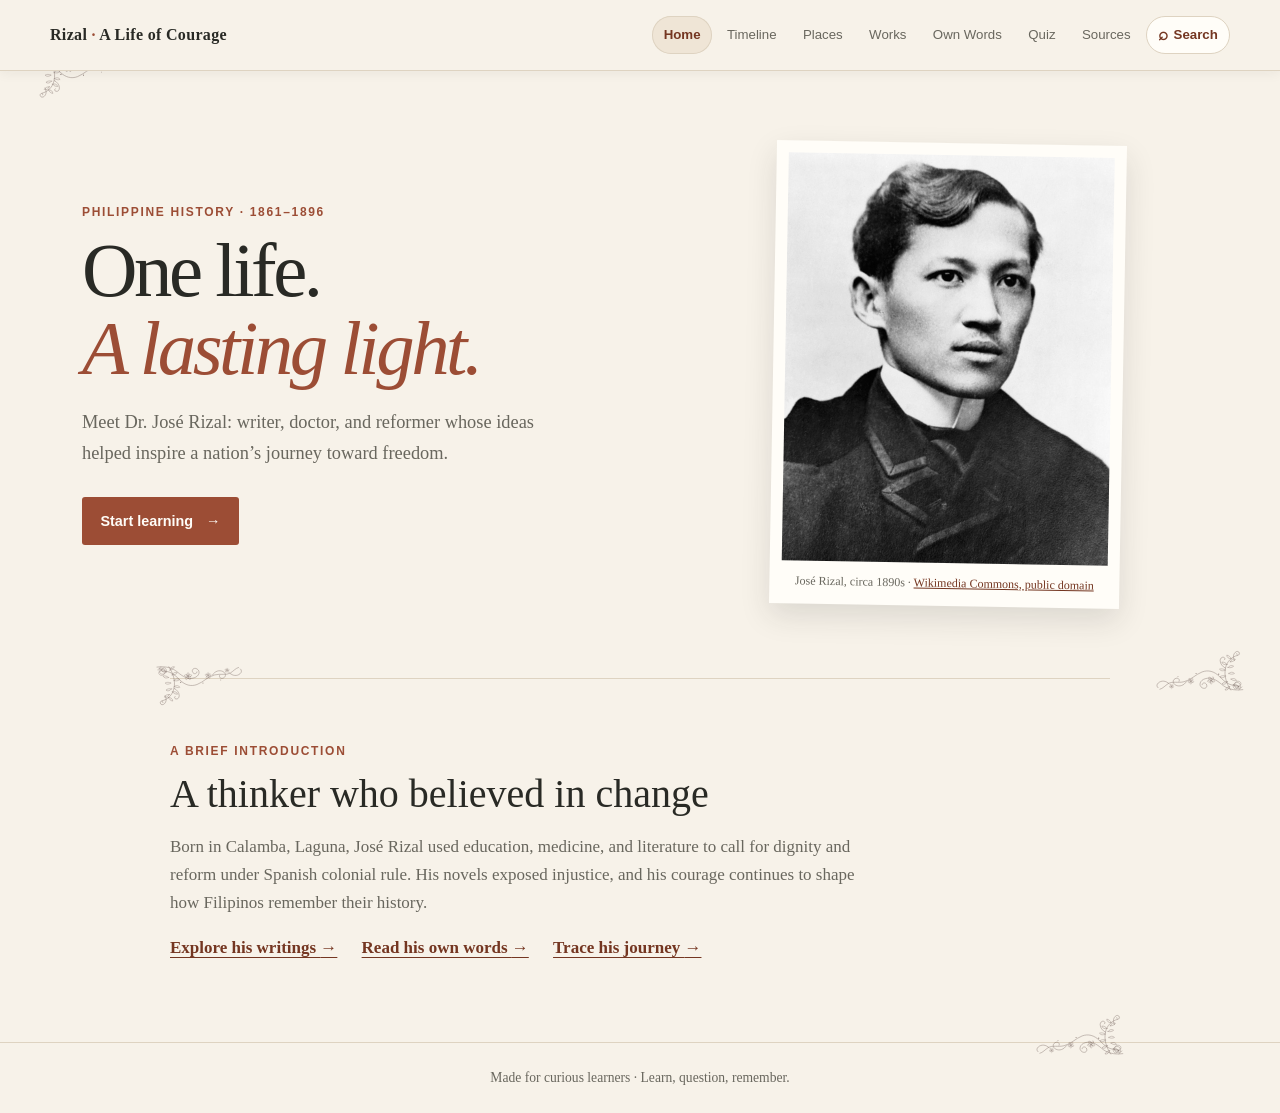
==== commit 973d395f: "site wide search, improved quiz" ====
--- a/pages/index.html
+++ b/pages/index.html
@@ -7,6 +7,8 @@
   <title>José Rizal | A Life of Courage</title>
   <link rel="stylesheet" href="../css/style.css">
   <script src="../js/main.js" defer></script>
+  <script src="../js/search-index.js" defer></script>
+  <script src="../js/search.js" defer></script>
 </head>
 <body>
   <!-- The same navigation appears on every page. -->
--- a/css/style.css
+++ b/css/style.css
@@ -88,6 +88,25 @@
   outline: 3px solid var(--rust);
   outline-offset: 2px;
 }
+
+.site-search-open {
+  display: inline-flex;
+  align-items: center;
+  gap: .35rem;
+  margin-left: auto;
+  padding: .5rem .7rem;
+  border: 1px solid var(--line);
+  border-radius: 2rem;
+  background: var(--white);
+  color: var(--rust-dark);
+  font: 700 .83rem Arial, Helvetica, sans-serif;
+  white-space: nowrap;
+  cursor: pointer;
+  transition: background-color .18s ease, border-color .18s ease;
+}
+.site-search-open:hover { background: var(--paper-deep); border-color: var(--rust); }
+.site-search-open:focus-visible { outline: 3px solid var(--rust); outline-offset: 2px; }
+.site-search-open span { font-size: 1.05rem; line-height: 1; }
 
 .brand:focus-visible {
   border-radius: 2px;
@@ -770,7 +789,7 @@
 .detail-nav-button:focus-visible { outline: 3px solid var(--rust); outline-offset: 2px; }
 
 .quiz-panel { max-width: 680px; padding: clamp(1.4rem, 5vw, 2.5rem); border: 1px solid var(--line); background: var(--white); }
-.level-grid { display: grid; grid-template-columns: repeat(3, 1fr); gap: .75rem; }
+.level-grid { display: grid; grid-template-columns: repeat(auto-fit, minmax(150px, 1fr)); gap: .75rem; }
 .level-option { display: grid; align-content: start; gap: .4rem; min-height: 120px; padding: 1rem; border: 1px solid var(--line); border-radius: 2px; background: var(--paper); color: var(--ink); font: inherit; text-align: left; cursor: pointer; }
 .level-option:hover { border-color: var(--rust); background: #f4eadd; }
 .level-option strong { color: var(--rust-dark); font-size: 1.1rem; }
@@ -791,6 +810,16 @@
 .feedback { min-height: 1.8rem; margin: .8rem 0; font-weight: bold; }
 .feedback.correct { color: #53663a; animation: feedback-pop .4s ease; }
 .feedback.incorrect { color: var(--rust-dark); animation: feedback-pop .4s ease; }
+.study-link {
+  display: inline-block;
+  margin: 0 0 1rem;
+  color: var(--rust-dark);
+  font: 700 .82rem Arial, Helvetica, sans-serif;
+  text-decoration-thickness: 1px;
+  text-underline-offset: 3px;
+}
+.study-link:hover { color: var(--rust); }
+.study-link:focus-visible { outline: 2px solid var(--rust); outline-offset: 2px; }
 .results h2 { font-size: 2rem; }
 .results p:not(.eyebrow) { color: var(--muted); }
 .button-tertiary { margin-left: .5rem; background: var(--paper-deep); color: var(--rust-dark); }
@@ -1124,6 +1153,76 @@
   font-size: .9rem;
 }
 .places-footer-note a { color: var(--rust-dark); text-decoration-thickness: 1px; text-underline-offset: 3px; }
+
+/* Site-wide search dialog. */
+.site-search {
+  width: min(620px, calc(100vw - 2rem));
+  max-height: min(78vh, 680px);
+  padding: 0;
+  border: 1px solid var(--line);
+  border-radius: 8px;
+  background: var(--white);
+  box-shadow: 0 24px 70px rgba(41, 42, 37, .28);
+  color: var(--ink);
+  overflow: hidden;
+}
+.site-search::backdrop { background: rgba(41, 42, 37, .45); backdrop-filter: blur(2px); }
+.site-search-inner { display: flex; flex-direction: column; max-height: inherit; padding: 1.25rem; }
+.site-search-head { display: flex; align-items: center; justify-content: space-between; gap: 1rem; margin-bottom: .9rem; }
+.site-search-head h2 { margin: 0; font-size: 1.2rem; }
+.site-search-close {
+  width: 2rem;
+  height: 2rem;
+  border: 1px solid var(--line);
+  border-radius: 50%;
+  background: var(--paper);
+  color: var(--muted);
+  font-size: 1.2rem;
+  line-height: 1;
+  cursor: pointer;
+}
+.site-search-close:hover { background: var(--paper-deep); color: var(--rust-dark); }
+.site-search-close:focus-visible { outline: 2px solid var(--rust); outline-offset: 2px; }
+.site-search-label { margin-bottom: .4rem; color: var(--muted); font-size: .78rem; font-weight: 700; letter-spacing: .04em; text-transform: uppercase; }
+.site-search-input {
+  width: 100%;
+  padding: .8rem 1rem;
+  border: 1px solid var(--line);
+  border-radius: 5px;
+  background: var(--paper);
+  color: var(--ink);
+  font: inherit;
+}
+.site-search-input:focus-visible { outline: 2px solid var(--rust); outline-offset: 1px; }
+.site-search-count { margin: .7rem 0; color: var(--muted); font-size: .82rem; }
+.site-search-results { display: grid; gap: .35rem; overflow-y: auto; padding-right: .2rem; }
+.site-search-result {
+  display: grid;
+  gap: .15rem;
+  padding: .7rem .8rem;
+  border: 1px solid var(--line);
+  border-left: 3px solid transparent;
+  border-radius: 5px;
+  background: var(--paper);
+  color: var(--ink);
+  text-decoration: none;
+}
+.site-search-result:hover,
+.site-search-result.is-active {
+  border-color: var(--rust);
+  border-left-color: var(--rust);
+  background: #fdf7ef;
+}
+.site-search-result:focus-visible { outline: 2px solid var(--rust); outline-offset: 2px; }
+.site-search-type {
+  color: var(--rust);
+  font: 700 .66rem/1.4 Arial, Helvetica, sans-serif;
+  letter-spacing: .09em;
+  text-transform: uppercase;
+}
+.site-search-title { color: var(--rust-dark); font-size: .95rem; }
+.site-search-snippet { color: var(--muted); font-size: .82rem; line-height: 1.45; }
+.site-search-hint { margin: .8rem 0 0; color: var(--muted); font-size: .74rem; }
 
 .site-footer { padding: 1.5rem; border-top: 1px solid var(--line); color: var(--muted); font-size: .85rem; text-align: center; }
 .site-footer p { margin: 0; }
@@ -1386,6 +1485,7 @@
   .site-header { align-items: flex-start; flex-direction: column; gap: .7rem; padding: 1rem 1.25rem; }
   .site-nav { width: 100%; gap: 0; flex-wrap: nowrap; overflow-x: auto; }
   .site-nav a { padding: .45rem .6rem; }
+  .site-search-open { flex: 0 0 auto; margin-left: .25rem; padding: .45rem .6rem; }
   .section-nav {
     flex-wrap: nowrap;
     overflow-x: auto;
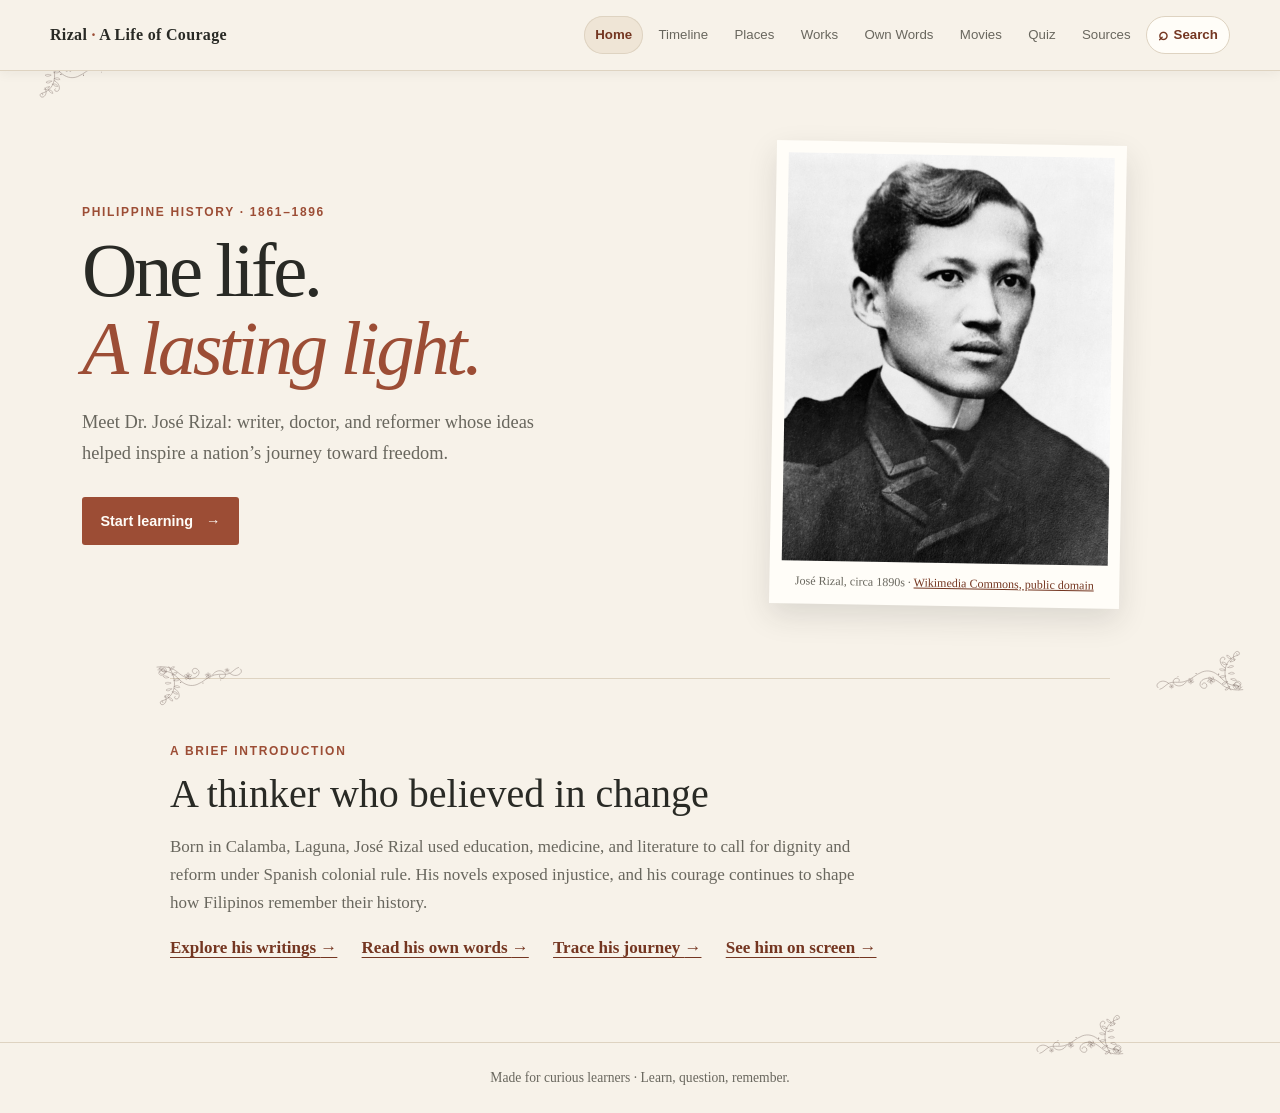
==== commit 33ce7432: "added movies section" ====
--- a/pages/index.html
+++ b/pages/index.html
@@ -20,6 +20,7 @@
       <a href="places.html">Places</a>
       <a href="works.html">Works</a>
       <a href="quotes.html">Own Words</a>
+      <a href="movies.html">Movies</a>
       <a href="quiz.html">Quiz</a>
       <a href="sources.html">Sources</a>
     </nav>
@@ -47,6 +48,7 @@
       <a class="text-link" href="works.html">Explore his writings <span aria-hidden="true">→</span></a>
       <a class="text-link" href="quotes.html">Read his own words <span aria-hidden="true">→</span></a>
       <a class="text-link" href="places.html">Trace his journey <span aria-hidden="true">→</span></a>
+      <a class="text-link" href="movies.html">See him on screen <span aria-hidden="true">→</span></a>
     </section>
   </main>
 
--- a/css/style.css
+++ b/css/style.css
@@ -847,7 +847,7 @@
   font-size: .9rem;
 }
 .quotes-note strong { color: var(--rust-dark); }
-.quotes-controls {
+.quotes-controls, .movie-controls {
   display: flex;
   flex-wrap: wrap;
   align-items: center;
@@ -855,8 +855,8 @@
   gap: 1rem;
   margin-bottom: 1.5rem;
 }
-.quote-filters, .place-filters { display: flex; flex-wrap: wrap; gap: .45rem; }
-.quote-filter, .place-filter {
+.quote-filters, .place-filters, .movie-filters { display: flex; flex-wrap: wrap; gap: .45rem; }
+.quote-filter, .place-filter, .movie-filter {
   display: inline-flex;
   align-items: center;
   gap: .45rem;
@@ -870,7 +870,7 @@
   cursor: pointer;
   transition: background-color .18s ease, border-color .18s ease, color .18s ease, transform .18s ease, box-shadow .18s ease;
 }
-.quote-filter-count, .place-filter-count {
+.quote-filter-count, .place-filter-count, .movie-filter-count {
   padding: .05rem .4rem;
   border-radius: 999px;
   background: var(--paper-deep);
@@ -878,19 +878,20 @@
   font-size: .7rem;
   line-height: 1.5;
 }
-.quote-filter:hover, .place-filter:hover { border-color: var(--rust); background: #fdf7ef; color: var(--rust-dark); transform: translateY(-2px); box-shadow: 0 5px 12px rgba(116, 54, 33, .1); }
-.quote-filter.is-active, .place-filter.is-active {
+.quote-filter:hover, .place-filter:hover, .movie-filter:hover { border-color: var(--rust); background: #fdf7ef; color: var(--rust-dark); transform: translateY(-2px); box-shadow: 0 5px 12px rgba(116, 54, 33, .1); }
+.quote-filter.is-active, .place-filter.is-active, .movie-filter.is-active {
   border-color: var(--rust-dark);
   background: linear-gradient(145deg, var(--rust), var(--rust-dark));
   color: var(--white);
   box-shadow: 0 4px 12px rgba(116, 54, 33, .22);
 }
 .quote-filter.is-active .quote-filter-count,
-.place-filter.is-active .place-filter-count { background: rgba(255, 255, 255, .18); color: var(--white); }
-.quote-filter:focus-visible, .place-filter:focus-visible { outline: 2px solid var(--rust); outline-offset: 2px; }
-.quotes-tools { display: flex; align-items: center; gap: 1rem; }
-.quotes-tools p { margin: 0; color: var(--muted); font-size: .85rem; }
-.quotes-tools .button { white-space: nowrap; }
+.place-filter.is-active .place-filter-count,
+.movie-filter.is-active .movie-filter-count { background: rgba(255, 255, 255, .18); color: var(--white); }
+.quote-filter:focus-visible, .place-filter:focus-visible, .movie-filter:focus-visible { outline: 2px solid var(--rust); outline-offset: 2px; }
+.quotes-tools, .movie-tools { display: flex; align-items: center; gap: 1rem; }
+.quotes-tools p, .movie-tools p { margin: 0; color: var(--muted); font-size: .85rem; }
+.quotes-tools .button, .movie-tools .button { white-space: nowrap; }
 .quotes-grid { display: grid; grid-template-columns: repeat(auto-fit, minmax(285px, 1fr)); gap: 1rem; align-items: stretch; }
 .quote-card {
   display: flex;
@@ -945,6 +946,59 @@
   color: var(--muted);
   font-size: .9rem;
 }
+
+/* Rizal on screen: films and documentaries that portray him. */
+.movies-note {
+  margin: -1.2rem 0 2rem;
+  padding: 1rem 1.25rem;
+  border-left: 3px solid var(--rust);
+  border-radius: 0 6px 6px 0;
+  background: var(--white);
+  box-shadow: 0 3px 10px rgba(41, 42, 37, .04);
+  color: var(--muted);
+  font-size: .9rem;
+}
+.movies-note strong { color: var(--rust-dark); }
+.movies-note a { color: var(--rust-dark); text-decoration-thickness: 1px; text-underline-offset: 2px; }
+.site-disclaimer + .movies-note { margin-top: -1.4rem; }
+.movie-grid { display: grid; grid-template-columns: repeat(auto-fit, minmax(285px, 1fr)); gap: 1rem; align-items: stretch; }
+.movie-card {
+  display: flex;
+  flex-direction: column;
+  padding: 1.4rem;
+  border: 1px solid var(--line);
+  border-top: 3px solid var(--rust);
+  border-radius: 6px;
+  background: var(--white);
+  box-shadow: 0 4px 14px rgba(41, 42, 37, .05);
+  scroll-margin-top: 7rem;
+  transition: opacity .55s ease, transform .24s ease, box-shadow .24s ease, border-color .24s ease;
+}
+.movie-card:focus-within { outline: 2px solid var(--rust); outline-offset: 3px; }
+.movie-badge {
+  align-self: flex-start;
+  padding: .25rem .6rem;
+  border-radius: 999px;
+  background: var(--paper-deep);
+  color: var(--olive);
+  font: 700 .68rem/1.4 Arial, Helvetica, sans-serif;
+  letter-spacing: .08em;
+  text-transform: uppercase;
+}
+.movie-meta { margin: .85rem 0 .35rem; color: var(--muted); font: .78rem/1.5 Arial, Helvetica, sans-serif; }
+.movie-card h2 { margin: 0 0 .8rem; color: var(--rust-dark); font-size: 1.35rem; font-weight: 500; line-height: 1.25; }
+.movie-role { margin: 0 0 .85rem; font-size: .92rem; }
+.movie-role strong { color: var(--ink); }
+.movie-why { margin: 0 0 1.2rem; color: var(--muted); font-size: .95rem; }
+.movie-source {
+  margin: auto 0 0;
+  padding-top: .75rem;
+  border-top: 1px solid var(--line);
+  font: 700 .8rem Arial, Helvetica, sans-serif;
+}
+.movie-source a { color: var(--rust-dark); text-decoration: none; }
+.movie-source a:hover { text-decoration: underline; text-underline-offset: 3px; }
+.movie-grid + .movies-note { margin: 2rem 0 0; }
 
 /* Interactive places explorer. */
 .places-explorer {
@@ -1280,7 +1334,8 @@
     border-color: #cbb89e;
     box-shadow: 0 12px 26px rgba(41, 42, 37, .09);
   }
-  .quote-card:hover {
+  .quote-card:hover,
+  .movie-card:hover {
     transform: translateY(-3px);
     border-color: #cbb89e;
     box-shadow: 0 12px 26px rgba(41, 42, 37, .09);
